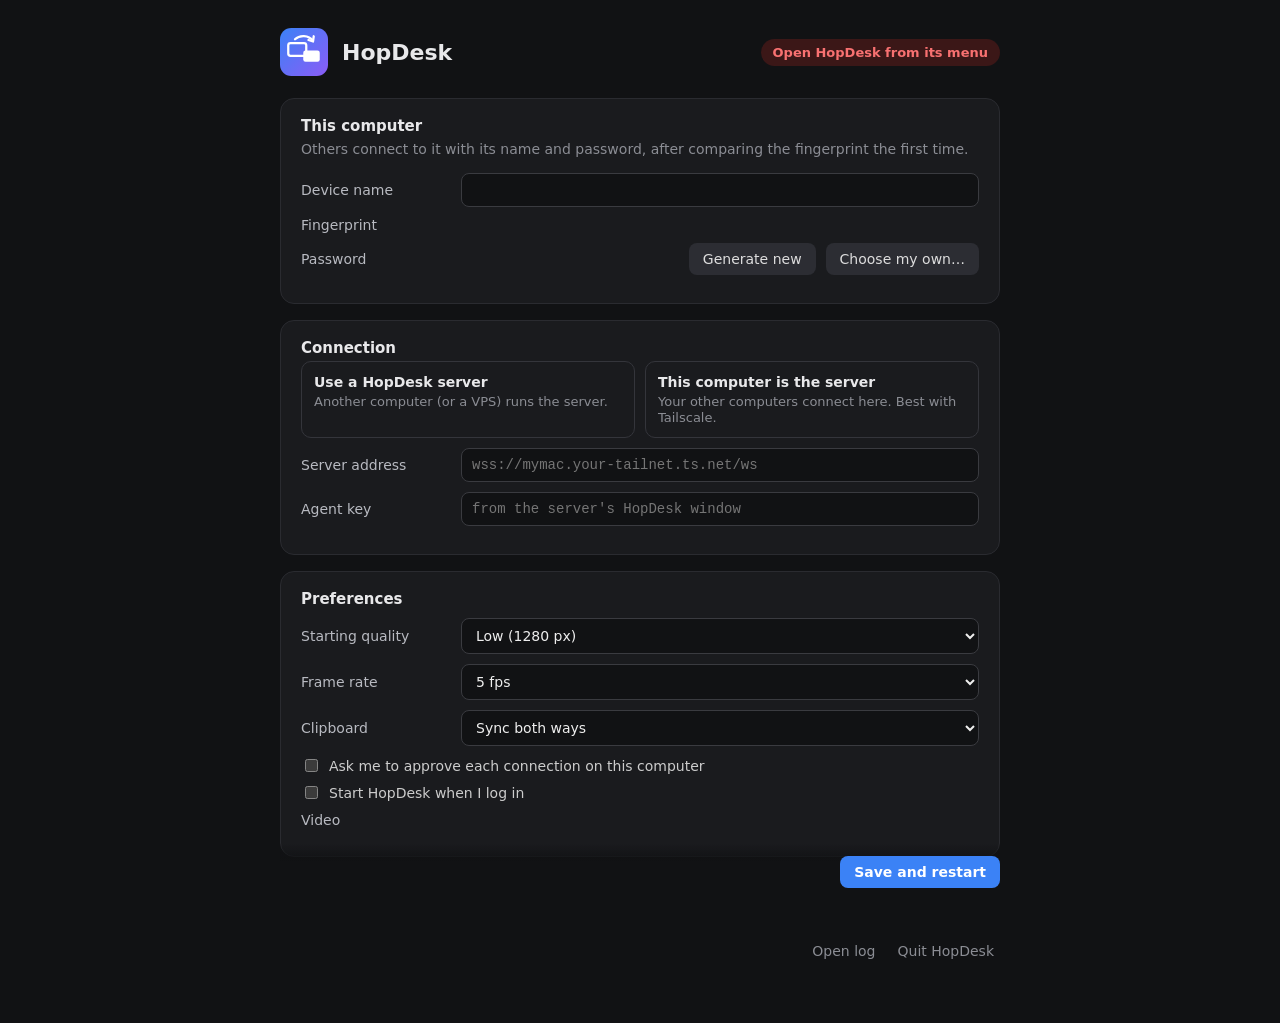
==== cmd/agent/appui/index.html @ 0928f687 "Desktop app, installers, higher video quality" ====
<!DOCTYPE html>
<html lang="en">
<head>
<meta charset="utf-8">
<meta name="viewport" content="width=device-width, initial-scale=1">
<title>HopDesk</title>
<link rel="icon" href="logo.svg">
<style>
  :root { color-scheme: dark; font-family: -apple-system, system-ui, "Segoe UI", sans-serif; font-size: 14px; }
  * { box-sizing: border-box; }
  body { margin: 0; background: #111214; color: #e8e8ea; }
  .wrap { max-width: 760px; margin: 0 auto; padding: 28px 20px 60px; }
  header { display: flex; align-items: center; gap: 14px; margin-bottom: 22px; }
  header img { width: 48px; height: 48px; }
  header h1 { margin: 0; font-size: 22px; }
  header .ver { color: #777; font-size: 12px; }
  .pill { margin-left: auto; padding: 6px 12px; border-radius: 999px; background: #26272b; font-weight: 600; font-size: 13px; white-space: nowrap; }
  .pill.online { background: #123a24; color: #4ade80; }
  .pill.error, .pill.offline { background: #3b1717; color: #f87171; }
  .pill.setup, .pill.connecting, .pill.starting { background: #3a2f10; color: #fbbf24; }
  .detail { color: #f0a0a0; margin: -10px 0 16px; }
  .card { background: #1a1b1e; border: 1px solid #2a2b30; border-radius: 14px; padding: 18px 20px; margin-bottom: 16px; }
  .card h2 { margin: 0 0 4px; font-size: 15px; }
  .card .sub { color: #8b8d94; margin: 0 0 14px; line-height: 1.45; }
  .row { display: flex; align-items: center; gap: 10px; margin: 10px 0; flex-wrap: wrap; }
  .row > label:first-child { width: 150px; color: #b8bac1; }
  input[type=text], input[type=password], select { flex: 1; min-width: 200px; padding: 8px 10px; border-radius: 8px; border: 1px solid #3a3b40; background: #111214; color: #eee; font: inherit; }
  input.mono, code { font-family: ui-monospace, SFMono-Regular, Menlo, Consolas, monospace; }
  button { padding: 8px 14px; border-radius: 8px; border: 0; background: #3b82f6; color: #fff; font: inherit; font-weight: 600; cursor: pointer; }
  button.secondary { background: #2c2d33; color: #ddd; font-weight: 500; }
  button:disabled { opacity: .5; cursor: default; }
  .big { font: 600 20px ui-monospace, SFMono-Regular, Menlo, monospace; letter-spacing: .05em; background: #0d0e10; border: 1px solid #2f3036; border-radius: 10px; padding: 12px 14px; text-align: center; user-select: all; }
  .fp { font: 600 15px ui-monospace, SFMono-Regular, Menlo, monospace; letter-spacing: .04em; color: #c9cbd3; }
  .ok { color: #4ade80; } .bad { color: #f87171; }
  .perm { display: flex; align-items: center; gap: 10px; padding: 10px 0; border-top: 1px solid #26272b; }
  .perm:first-of-type { border-top: 0; }
  .perm .name { flex: 1; }
  .perm .name small { display: block; color: #8b8d94; }
  .modes { display: grid; grid-template-columns: 1fr 1fr; gap: 10px; margin-bottom: 8px; }
  .mode { border: 1px solid #34353b; border-radius: 10px; padding: 12px; cursor: pointer; }
  .mode.sel { border-color: #3b82f6; background: #16233a; }
  .mode b { display: block; margin-bottom: 3px; }
  .mode span { color: #8b8d94; font-size: 13px; }
  .note { background: #141a24; border: 1px solid #23324a; border-radius: 10px; padding: 12px 14px; color: #b9c6dc; line-height: 1.5; margin: 10px 0; }
  .warn { background: #2a1d0c; border-color: #4a3412; color: #f5d39b; }
  .check { display: flex; gap: 8px; align-items: center; margin: 8px 0; color: #ccc; }
  .actions { display: flex; gap: 10px; justify-content: flex-end; margin-top: 6px; position: sticky; bottom: 0; padding: 12px 0; background: linear-gradient(transparent, #111214 30%); }
  .msg { flex: 1; align-self: center; color: #f87171; }
  .msg.good { color: #4ade80; }
  footer { display: flex; gap: 10px; color: #777; margin-top: 10px; align-items: center; }
  footer button { background: none; color: #8b8d94; padding: 4px 6px; font-weight: 500; }
  [hidden] { display: none !important; }
</style>
</head>
<body>
<div class="wrap">
  <header>
    <img src="logo.svg" alt="">
    <div><h1>HopDesk</h1><div class="ver" id="ver"></div></div>
    <span class="pill" id="pill">Loading…</span>
  </header>
  <div class="detail" id="detail" hidden></div>

  <div class="card" id="newPwCard" hidden>
    <h2>This computer's password</h2>
    <p class="sub">Write it down or put it in your password manager. It's shown only once, because HopDesk keeps only a scrambled version of it.</p>
    <div class="big" id="newPw"></div>
    <div class="row" style="justify-content:flex-end"><button id="ackPw">I've saved it</button></div>
  </div>

  <div class="card">
    <h2>This computer</h2>
    <p class="sub">Others connect to it with its name and password, after comparing the fingerprint the first time.</p>
    <div class="row"><label for="deviceId">Device name</label><input id="deviceId" type="text" maxlength="64" spellcheck="false"></div>
    <div class="row"><label>Fingerprint</label><span class="fp" id="fp"></span></div>
    <div class="row"><label>Password</label>
      <span id="pwState" style="flex:1"></span>
      <button class="secondary" id="genPw">Generate new</button>
      <button class="secondary" id="setPwBtn">Choose my own…</button>
    </div>
    <div class="row" id="setPwRow" hidden><label for="ownPw">New password</label><input id="ownPw" type="password" placeholder="10+ characters" autocomplete="new-password"><button id="savePw">Set</button></div>
  </div>

  <div class="card" id="permCard" hidden>
    <h2>macOS permissions</h2>
    <p class="sub">Required so viewers can see this screen and use the mouse and keyboard. Click Grant, then switch on <b>HopDesk</b> in the window that opens.</p>
    <div class="perm"><span id="permScreenIcon"></span><div class="name">Screen Recording<small>to share this screen</small></div><button class="secondary" id="grantScreen">Grant</button></div>
    <div class="perm"><span id="permAxIcon"></span><div class="name">Accessibility<small>to control the mouse and keyboard</small></div><button class="secondary" id="grantAx">Grant</button></div>
    <div class="note" id="permRestart" hidden>After switching Screen Recording on, macOS needs HopDesk to restart. <button class="secondary" id="restartBtn">Restart HopDesk</button></div>
  </div>

  <div class="card">
    <h2>Connection</h2>
    <div class="modes">
      <div class="mode" data-mode="connect" id="modeConnect"><b>Use a HopDesk server</b><span>Another computer (or a VPS) runs the server.</span></div>
      <div class="mode" data-mode="host" id="modeHost"><b>This computer is the server</b><span>Your other computers connect here. Best with Tailscale.</span></div>
    </div>
    <div id="connectBox">
      <div class="row"><label for="serverUrl">Server address</label><input id="serverUrl" type="text" class="mono" placeholder="wss://mymac.your-tailnet.ts.net/ws" spellcheck="false"></div>
      <div class="row"><label for="agentKey">Agent key</label><input id="agentKey" type="password" class="mono" placeholder="from the server's HopDesk window" spellcheck="false" autocomplete="off"></div>
    </div>
    <div id="hostBox" hidden>
      <div class="note" id="tsNote"></div>
      <div class="row"><label>Viewer address</label><code id="viewerUrl"></code></div>
      <div class="row"><label>For other computers</label><span style="flex:1;color:#8b8d94">server address <code id="agentUrl"></code></span></div>
      <div class="row"><label for="hostKey">Agent key</label><input id="hostKey" type="password" class="mono" readonly><button class="secondary" id="showKey">Show</button><button class="secondary" id="copyKey">Copy</button><button class="secondary" id="newKey">New key</button></div>
      <div class="row"><label for="hostListen">Listen on</label><input id="hostListen" type="text" class="mono"></div>
    </div>
  </div>

  <div class="card">
    <h2>Preferences</h2>
    <div class="row"><label for="quality">Starting quality</label>
      <select id="quality"><option value="low">Low (1280 px)</option><option value="medium">Medium (1920 px)</option><option value="high">High (2560 px)</option><option value="ultra">Ultra (native resolution)</option></select></div>
    <div class="row"><label for="fps">Frame rate</label>
      <select id="fps"><option value="5">5 fps</option><option value="10">10 fps</option><option value="15">15 fps</option><option value="20">20 fps</option><option value="30">30 fps</option><option value="60">60 fps</option></select></div>
    <div class="row"><label for="clipboard">Clipboard</label>
      <select id="clipboard"><option value="both">Sync both ways</option><option value="to-remote">Only paste into this computer</option><option value="off">Off</option></select></div>
    <label class="check"><input type="checkbox" id="confirm"> Ask me to approve each connection on this computer</label>
    <label class="check" id="autostartRow"><input type="checkbox" id="startAtLogin"> Start HopDesk when I log in</label>
    <div class="row"><label>Video</label><span id="video" style="color:#8b8d94"></span></div>
  </div>

  <div class="actions"><span class="msg" id="msg"></span><button id="save">Save and restart</button></div>
  <footer><span id="sessions"></span><span style="flex:1"></span><button id="openLog">Open log</button><button id="quit">Quit HopDesk</button></footer>
</div>
<script src="app.js"></script>
</body>
</html>
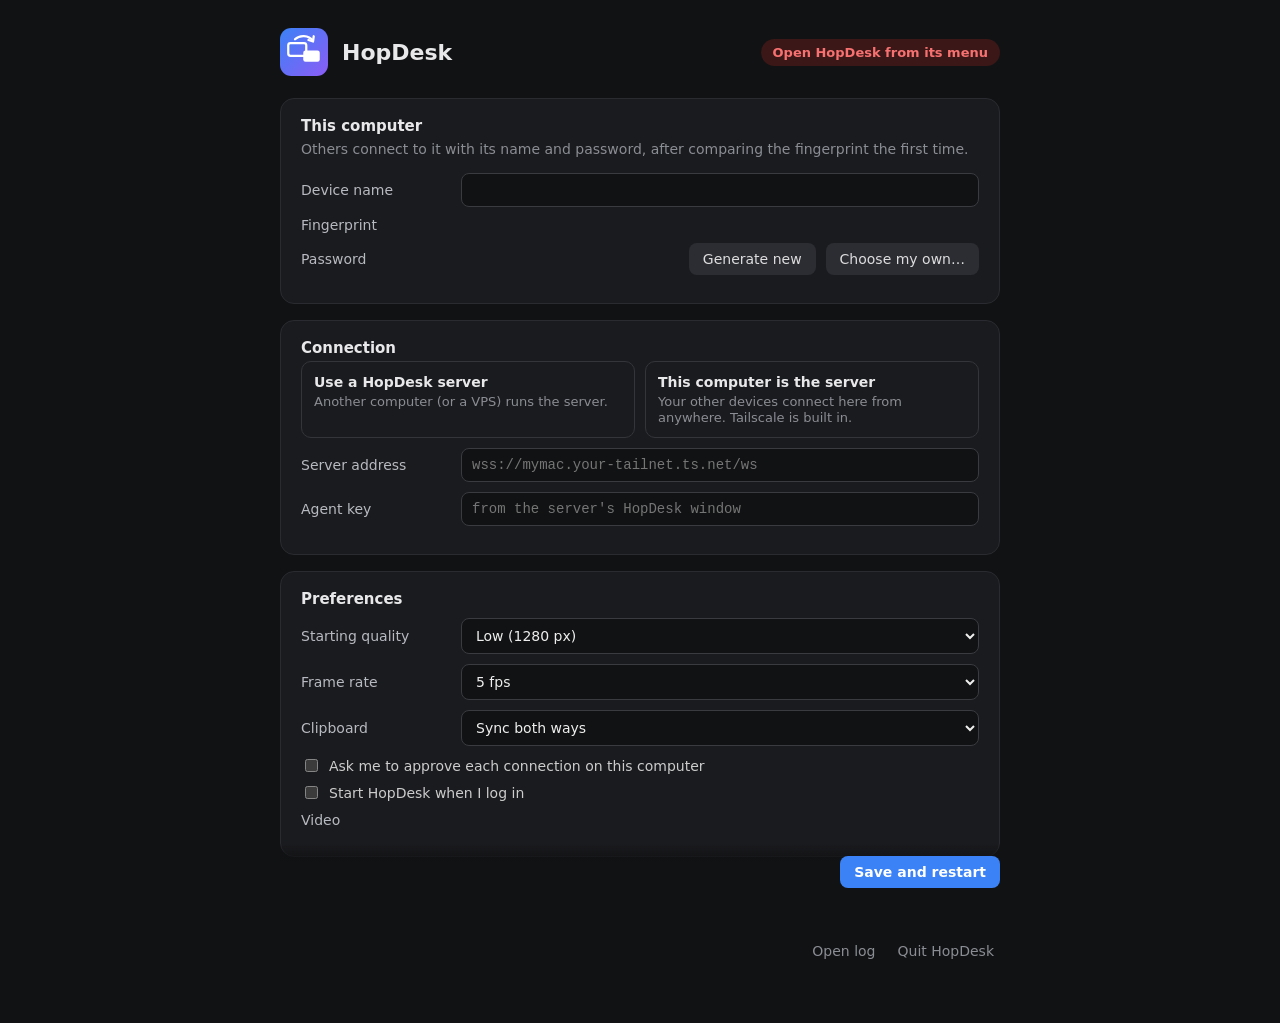
==== commit cf8aefaf: "Built-in Tailscale with Funnel and relay" ====
--- a/cmd/agent/appui/index.html
+++ b/cmd/agent/appui/index.html
@@ -43,6 +43,9 @@
   .mode span { color: #8b8d94; font-size: 13px; }
   .note { background: #141a24; border: 1px solid #23324a; border-radius: 10px; padding: 12px 14px; color: #b9c6dc; line-height: 1.5; margin: 10px 0; }
   .warn { background: #2a1d0c; border-color: #4a3412; color: #f5d39b; }
+  .good { background: #0f2419; border-color: #1d4630; color: #a7e8c0; }
+  .note a { color: #8ab4ff; }
+  .note button { margin-left: 8px; }
   .check { display: flex; gap: 8px; align-items: center; margin: 8px 0; color: #ccc; }
   .actions { display: flex; gap: 10px; justify-content: flex-end; margin-top: 6px; position: sticky; bottom: 0; padding: 12px 0; background: linear-gradient(transparent, #111214 30%); }
   .msg { flex: 1; align-self: center; color: #f87171; }
@@ -93,7 +96,7 @@
     <h2>Connection</h2>
     <div class="modes">
       <div class="mode" data-mode="connect" id="modeConnect"><b>Use a HopDesk server</b><span>Another computer (or a VPS) runs the server.</span></div>
-      <div class="mode" data-mode="host" id="modeHost"><b>This computer is the server</b><span>Your other computers connect here. Best with Tailscale.</span></div>
+      <div class="mode" data-mode="host" id="modeHost"><b>This computer is the server</b><span>Your other devices connect here from anywhere. Tailscale is built in.</span></div>
     </div>
     <div id="connectBox">
       <div class="row"><label for="serverUrl">Server address</label><input id="serverUrl" type="text" class="mono" placeholder="wss://mymac.your-tailnet.ts.net/ws" spellcheck="false"></div>
@@ -101,10 +104,13 @@
     </div>
     <div id="hostBox" hidden>
       <div class="note" id="tsNote"></div>
-      <div class="row"><label>Viewer address</label><code id="viewerUrl"></code></div>
-      <div class="row"><label>For other computers</label><span style="flex:1;color:#8b8d94">server address <code id="agentUrl"></code></span></div>
+      <div id="tsLinks" hidden>
+        <div class="row"><label>Open from any browser</label><code id="viewerUrl" style="flex:1"></code><button class="secondary" id="copyViewer">Copy</button></div>
+        <div class="row"><label>Other computers' server</label><code id="agentUrl" style="flex:1"></code><button class="secondary" id="copyAgent">Copy</button></div>
+      </div>
       <div class="row"><label for="hostKey">Agent key</label><input id="hostKey" type="password" class="mono" readonly><button class="secondary" id="showKey">Show</button><button class="secondary" id="copyKey">Copy</button><button class="secondary" id="newKey">New key</button></div>
-      <div class="row"><label for="hostListen">Listen on</label><input id="hostListen" type="text" class="mono"></div>
+      <div class="row"><label for="hostListen">Local address</label><input id="hostListen" type="text" class="mono"></div>
+      <div class="row" id="tsSignOutRow" hidden><span style="flex:1;color:#8b8d94">Tailscale account: signed in</span><button class="secondary" id="tsSignOut">Sign out of Tailscale</button></div>
     </div>
   </div>
 
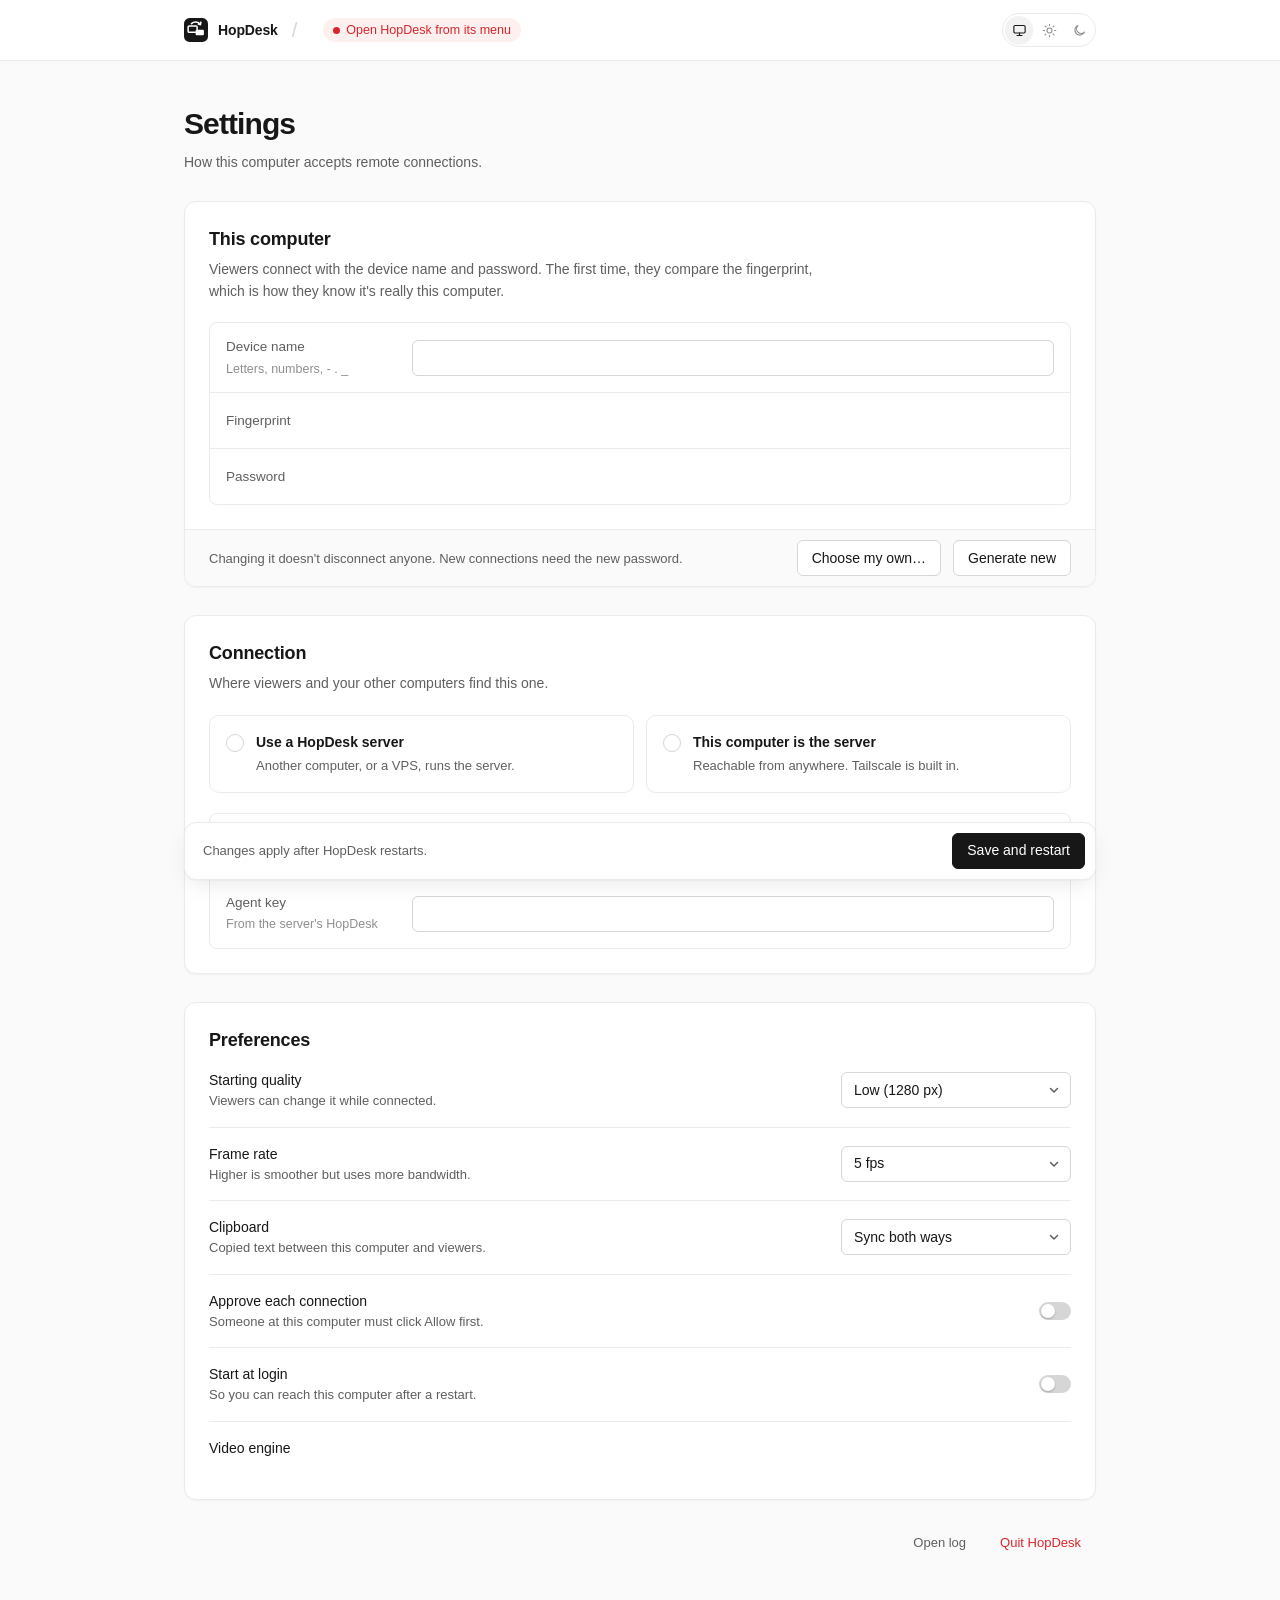
==== commit 18263607: "Redesign UI: Vercel-style light and dark themes" ====
--- a/cmd/agent/appui/index.html
+++ b/cmd/agent/appui/index.html
@@ -3,133 +3,266 @@
 <head>
 <meta charset="utf-8">
 <meta name="viewport" content="width=device-width, initial-scale=1">
+<meta name="color-scheme" content="light dark">
 <title>HopDesk</title>
 <link rel="icon" href="logo.svg">
+<link rel="stylesheet" href="ui.css">
+<script src="theme.js"></script>
 <style>
-  :root { color-scheme: dark; font-family: -apple-system, system-ui, "Segoe UI", sans-serif; font-size: 14px; }
-  * { box-sizing: border-box; }
-  body { margin: 0; background: #111214; color: #e8e8ea; }
-  .wrap { max-width: 760px; margin: 0 auto; padding: 28px 20px 60px; }
-  header { display: flex; align-items: center; gap: 14px; margin-bottom: 22px; }
-  header img { width: 48px; height: 48px; }
-  header h1 { margin: 0; font-size: 22px; }
-  header .ver { color: #777; font-size: 12px; }
-  .pill { margin-left: auto; padding: 6px 12px; border-radius: 999px; background: #26272b; font-weight: 600; font-size: 13px; white-space: nowrap; }
-  .pill.online { background: #123a24; color: #4ade80; }
-  .pill.error, .pill.offline { background: #3b1717; color: #f87171; }
-  .pill.setup, .pill.connecting, .pill.starting { background: #3a2f10; color: #fbbf24; }
-  .detail { color: #f0a0a0; margin: -10px 0 16px; }
-  .card { background: #1a1b1e; border: 1px solid #2a2b30; border-radius: 14px; padding: 18px 20px; margin-bottom: 16px; }
-  .card h2 { margin: 0 0 4px; font-size: 15px; }
-  .card .sub { color: #8b8d94; margin: 0 0 14px; line-height: 1.45; }
-  .row { display: flex; align-items: center; gap: 10px; margin: 10px 0; flex-wrap: wrap; }
-  .row > label:first-child { width: 150px; color: #b8bac1; }
-  input[type=text], input[type=password], select { flex: 1; min-width: 200px; padding: 8px 10px; border-radius: 8px; border: 1px solid #3a3b40; background: #111214; color: #eee; font: inherit; }
-  input.mono, code { font-family: ui-monospace, SFMono-Regular, Menlo, Consolas, monospace; }
-  button { padding: 8px 14px; border-radius: 8px; border: 0; background: #3b82f6; color: #fff; font: inherit; font-weight: 600; cursor: pointer; }
-  button.secondary { background: #2c2d33; color: #ddd; font-weight: 500; }
-  button:disabled { opacity: .5; cursor: default; }
-  .big { font: 600 20px ui-monospace, SFMono-Regular, Menlo, monospace; letter-spacing: .05em; background: #0d0e10; border: 1px solid #2f3036; border-radius: 10px; padding: 12px 14px; text-align: center; user-select: all; }
-  .fp { font: 600 15px ui-monospace, SFMono-Regular, Menlo, monospace; letter-spacing: .04em; color: #c9cbd3; }
-  .ok { color: #4ade80; } .bad { color: #f87171; }
-  .perm { display: flex; align-items: center; gap: 10px; padding: 10px 0; border-top: 1px solid #26272b; }
-  .perm:first-of-type { border-top: 0; }
-  .perm .name { flex: 1; }
-  .perm .name small { display: block; color: #8b8d94; }
-  .modes { display: grid; grid-template-columns: 1fr 1fr; gap: 10px; margin-bottom: 8px; }
-  .mode { border: 1px solid #34353b; border-radius: 10px; padding: 12px; cursor: pointer; }
-  .mode.sel { border-color: #3b82f6; background: #16233a; }
-  .mode b { display: block; margin-bottom: 3px; }
-  .mode span { color: #8b8d94; font-size: 13px; }
-  .note { background: #141a24; border: 1px solid #23324a; border-radius: 10px; padding: 12px 14px; color: #b9c6dc; line-height: 1.5; margin: 10px 0; }
-  .warn { background: #2a1d0c; border-color: #4a3412; color: #f5d39b; }
-  .good { background: #0f2419; border-color: #1d4630; color: #a7e8c0; }
-  .note a { color: #8ab4ff; }
-  .note button { margin-left: 8px; }
-  .check { display: flex; gap: 8px; align-items: center; margin: 8px 0; color: #ccc; }
-  .actions { display: flex; gap: 10px; justify-content: flex-end; margin-top: 6px; position: sticky; bottom: 0; padding: 12px 0; background: linear-gradient(transparent, #111214 30%); }
-  .msg { flex: 1; align-self: center; color: #f87171; }
-  .msg.good { color: #4ade80; }
-  footer { display: flex; gap: 10px; color: #777; margin-top: 10px; align-items: center; }
-  footer button { background: none; color: #8b8d94; padding: 4px 6px; font-weight: 500; }
-  [hidden] { display: none !important; }
+  body { background: var(--bg-subtle); min-height: 100vh; }
+  [data-theme="dark"] body { background: var(--bg); }
+
+  header { position: sticky; top: 0; z-index: 10; background: var(--bg); border-bottom: 1px solid var(--border); }
+  .bar { max-width: 960px; margin: 0 auto; height: 60px; padding: 0 24px; display: flex; align-items: center; gap: 12px; }
+  .bar .device { font-weight: 500; color: var(--fg); overflow: hidden; text-overflow: ellipsis; white-space: nowrap; }
+  .bar .spacer { flex: 1; }
+
+  .pill {
+    display: inline-flex; align-items: center; gap: 6px; height: 24px; padding: 0 10px; border-radius: 999px;
+    font-size: 12.5px; font-weight: 500; background: var(--bg-muted); color: var(--fg-muted);
+  }
+  .pill::before { content: ""; width: 7px; height: 7px; border-radius: 50%; background: currentColor; }
+  .pill.online { background: var(--green-bg); color: var(--green); }
+  .pill.online::before { box-shadow: 0 0 0 3px color-mix(in srgb, var(--green) 25%, transparent); }
+  .pill.error, .pill.offline { background: var(--red-bg); color: var(--red); }
+  .pill.setup, .pill.connecting, .pill.starting { background: var(--amber-bg); color: var(--amber); }
+
+  main { max-width: 960px; margin: 0 auto; padding: 40px 24px 32px; }
+  .head h1 { margin: 0; font-size: 30px; font-weight: 600; letter-spacing: -0.03em; }
+  .head p { margin: 6px 0 0; color: var(--fg-muted); }
+  .head .ver { color: var(--fg-subtle); font-size: 13px; margin-top: 2px; }
+  #detail { margin-top: 20px; }
+
+  .section { margin-top: 28px; }
+  .card { overflow: hidden; }
+  .card .body { padding: 24px; }
+  .card h2 { margin: 0; font-size: 18px; font-weight: 600; letter-spacing: -0.01em; }
+  .card .sub { margin: 6px 0 20px; color: var(--fg-muted); line-height: 1.55; max-width: 640px; }
+  .card .foot {
+    display: flex; align-items: center; gap: 12px; min-height: 56px; padding: 10px 24px;
+    background: var(--bg-subtle); border-top: 1px solid var(--border); color: var(--fg-muted); font-size: 13px;
+  }
+  [data-theme="dark"] .card .foot { background: #0d0d0d; }
+  .card .foot .grow { flex: 1; }
+
+  /* key/value rows */
+  .kv { border: 1px solid var(--border); border-radius: 8px; }
+  .kv .r { display: flex; align-items: center; gap: 16px; padding: 14px 16px; min-height: 56px; }
+  .kv .r + .r { border-top: 1px solid var(--border); }
+  .kv .k { width: 170px; flex: none; color: var(--fg-muted); font-size: 13.5px; }
+  .kv .k small { display: block; color: var(--fg-subtle); font-size: 12.5px; margin-top: 2px; }
+  .kv .v { flex: 1; min-width: 0; display: flex; align-items: center; gap: 8px; flex-wrap: wrap; }
+  .kv .v input[type=text], .kv .v input[type=password], .kv .v select { flex: 1; min-width: 180px; }
+  .kv .v code { flex: 1; min-width: 0; overflow: hidden; text-overflow: ellipsis; white-space: nowrap; color: var(--fg); }
+  .fp { font: 600 14px "Geist Mono", ui-monospace, Menlo, monospace; letter-spacing: .05em; }
+
+  /* new password callout */
+  #newPwCard { border-color: var(--blue); box-shadow: 0 0 0 4px var(--ring); }
+  .big {
+    margin-top: 4px; padding: 18px; border-radius: 10px; text-align: center; user-select: all;
+    font: 600 24px "Geist Mono", ui-monospace, Menlo, monospace; letter-spacing: .08em;
+    background: var(--bg-subtle); border: 1px dashed var(--border-strong);
+  }
+
+  /* permissions */
+  .perm { display: flex; align-items: center; gap: 14px; padding: 14px 16px; }
+  .perm + .perm { border-top: 1px solid var(--border); }
+  .perm .ic { width: 36px; height: 36px; border-radius: 8px; border: 1px solid var(--border); display: grid; place-items: center; color: var(--fg-muted); background: var(--bg-subtle); flex: none; }
+  .perm .ic svg { width: 18px; height: 18px; }
+  .perm .name { flex: 1; font-weight: 500; }
+  .perm .name small { display: block; color: var(--fg-muted); font-weight: 400; font-size: 13px; }
+
+  /* connection mode */
+  .modes { display: grid; grid-template-columns: 1fr 1fr; gap: 12px; margin-bottom: 20px; }
+  .mode {
+    position: relative; padding: 16px 16px 16px 46px; border-radius: 10px; cursor: pointer;
+    border: 1px solid var(--border); background: var(--bg); transition: border-color .15s, box-shadow .15s;
+  }
+  .mode:hover { border-color: var(--border-strong); }
+  .mode::before {
+    content: ""; position: absolute; left: 16px; top: 18px; width: 16px; height: 16px; border-radius: 50%;
+    border: 1px solid var(--border-strong); background: var(--bg);
+  }
+  .mode.sel { border-color: var(--fg); background: var(--bg-subtle); }
+  .mode.sel::before { border-color: var(--fg); background: var(--fg); box-shadow: inset 0 0 0 4px var(--bg); }
+  .mode b { display: block; font-weight: 600; margin-bottom: 2px; }
+  .mode span { color: var(--fg-muted); font-size: 13px; line-height: 1.5; }
+  #tsNote { margin-bottom: 16px; }
+  .note { display: flex; flex-wrap: wrap; align-items: center; gap: 4px 10px; padding: 12px 14px; border-radius: 8px; background: var(--bg-subtle); border: 1px solid var(--border); color: var(--fg-muted); font-size: 13.5px; line-height: 1.55; }
+  .note.warn { background: var(--amber-bg); border-color: transparent; color: var(--amber); }
+  .note.good { background: var(--green-bg); border-color: transparent; color: var(--green); }
+  .note a { color: inherit; text-decoration: underline; text-underline-offset: 2px; }
+  .note button { height: 32px; font-size: 13px; }
+  .note button:not(.secondary) { background: var(--accent); color: var(--accent-fg); border-color: var(--accent); }
+  #tsLinks { margin-bottom: 12px; }
+
+  /* preferences */
+  .pref { display: flex; align-items: center; gap: 16px; padding: 16px 0; }
+  .pref + .pref { border-top: 1px solid var(--border); }
+  .pref .t { flex: 1; }
+  .pref .t b { font-weight: 500; }
+  .pref .t small { display: block; color: var(--fg-muted); font-size: 13px; }
+  .pref select { width: 230px; }
+  .muted { color: var(--fg-muted); }
+
+  /* save bar */
+  .savebar {
+    position: sticky; bottom: 20px; z-index: 20; margin-top: 24px;
+    display: flex; align-items: center; gap: 12px;
+    padding: 10px 10px 10px 18px; border-radius: 12px; border: 1px solid var(--border);
+    background: var(--bg); box-shadow: var(--shadow);
+  }
+  .savebar .hint3 { color: var(--fg-muted); font-size: 13px; }
+  #msg { flex: 1; font-size: 13px; color: var(--red); overflow: hidden; text-overflow: ellipsis; }
+  #msg.good { color: var(--green); }
+  #save { height: 36px; }
+
+  footer.meta { display: flex; align-items: center; gap: 4px; margin-top: 28px; color: var(--fg-subtle); font-size: 13px; }
+  footer.meta .grow { flex: 1; }
+  footer.meta button { height: 30px; font-size: 13px; }
+
+  @media (max-width: 700px) {
+    .modes { grid-template-columns: 1fr; }
+    .kv .r { flex-direction: column; align-items: stretch; gap: 8px; }
+    .kv .k { width: auto; }
+    .pref { flex-direction: column; align-items: stretch; }
+    .pref select { width: 100%; }
+    .savebar .hint3 { display: none; }
+  }
 </style>
 </head>
 <body>
-<div class="wrap">
-  <header>
-    <img src="logo.svg" alt="">
-    <div><h1>HopDesk</h1><div class="ver" id="ver"></div></div>
+<header>
+  <div class="bar">
+    <span class="brand">
+      <svg viewBox="0 0 64 64" aria-hidden="true"><rect width="64" height="64" rx="15" fill="currentColor"/><g fill="none" style="stroke:var(--bg)" stroke-width="4" stroke-linecap="round" stroke-linejoin="round"><rect x="11" y="21" width="24" height="17" rx="3"/><path d="M20 15c6-6 18-6 24 2M45 11l-1 7-6-2"/></g><rect x="31" y="31" width="22" height="15" rx="3" style="fill:var(--bg)"/></svg>
+      HopDesk
+    </span>
+    <span class="crumb-sep">/</span>
+    <span class="device" id="crumbDevice"></span>
     <span class="pill" id="pill">Loading…</span>
-  </header>
-  <div class="detail" id="detail" hidden></div>
-
-  <div class="card" id="newPwCard" hidden>
-    <h2>This computer's password</h2>
-    <p class="sub">Write it down or put it in your password manager. It's shown only once, because HopDesk keeps only a scrambled version of it.</p>
-    <div class="big" id="newPw"></div>
-    <div class="row" style="justify-content:flex-end"><button id="ackPw">I've saved it</button></div>
+    <span class="spacer"></span>
+    <div class="theme-switch" role="group" aria-label="Theme">
+      <button data-theme-choice="system" title="System theme" aria-label="System theme"><svg viewBox="0 0 24 24" fill="none" stroke="currentColor" stroke-width="1.8" stroke-linecap="round" stroke-linejoin="round"><rect x="3" y="4" width="18" height="12" rx="2"/><path d="M8 20h8M12 16v4"/></svg></button>
+      <button data-theme-choice="light" title="Light theme" aria-label="Light theme"><svg viewBox="0 0 24 24" fill="none" stroke="currentColor" stroke-width="1.8" stroke-linecap="round"><circle cx="12" cy="12" r="4"/><path d="M12 2v2M12 20v2M4.9 4.9l1.4 1.4M17.7 17.7l1.4 1.4M2 12h2M20 12h2M4.9 19.1l1.4-1.4M17.7 6.3l1.4-1.4"/></svg></button>
+      <button data-theme-choice="dark" title="Dark theme" aria-label="Dark theme"><svg viewBox="0 0 24 24" fill="none" stroke="currentColor" stroke-width="1.8" stroke-linecap="round" stroke-linejoin="round"><path d="M20 14.5A8 8 0 1 1 9.5 4a6.5 6.5 0 0 0 10.5 10.5z"/></svg></button>
+    </div>
   </div>
-
-  <div class="card">
-    <h2>This computer</h2>
-    <p class="sub">Others connect to it with its name and password, after comparing the fingerprint the first time.</p>
-    <div class="row"><label for="deviceId">Device name</label><input id="deviceId" type="text" maxlength="64" spellcheck="false"></div>
-    <div class="row"><label>Fingerprint</label><span class="fp" id="fp"></span></div>
-    <div class="row"><label>Password</label>
-      <span id="pwState" style="flex:1"></span>
-      <button class="secondary" id="genPw">Generate new</button>
-      <button class="secondary" id="setPwBtn">Choose my own…</button>
-    </div>
-    <div class="row" id="setPwRow" hidden><label for="ownPw">New password</label><input id="ownPw" type="password" placeholder="10+ characters" autocomplete="new-password"><button id="savePw">Set</button></div>
+</header>
+
+<main>
+  <div class="head">
+    <h1>Settings</h1>
+    <p>How this computer accepts remote connections.</p>
+    <div class="ver" id="ver"></div>
   </div>
-
-  <div class="card" id="permCard" hidden>
-    <h2>macOS permissions</h2>
-    <p class="sub">Required so viewers can see this screen and use the mouse and keyboard. Click Grant, then switch on <b>HopDesk</b> in the window that opens.</p>
-    <div class="perm"><span id="permScreenIcon"></span><div class="name">Screen Recording<small>to share this screen</small></div><button class="secondary" id="grantScreen">Grant</button></div>
-    <div class="perm"><span id="permAxIcon"></span><div class="name">Accessibility<small>to control the mouse and keyboard</small></div><button class="secondary" id="grantAx">Grant</button></div>
-    <div class="note" id="permRestart" hidden>After switching Screen Recording on, macOS needs HopDesk to restart. <button class="secondary" id="restartBtn">Restart HopDesk</button></div>
+  <div class="alert bad" id="detail" hidden></div>
+
+  <!-- one-time password -->
+  <section class="section card" id="newPwCard" hidden>
+    <div class="body">
+      <h2>Save this computer's password</h2>
+      <p class="sub">Put it in your password manager. It's shown only once, because HopDesk keeps only a one-way hash of it.</p>
+      <div class="big" id="newPw"></div>
+    </div>
+    <div class="foot"><span class="grow">You'll type it in the viewer when you connect to this computer.</span><button id="ackPw" class="primary">I've saved it</button></div>
+  </section>
+
+  <!-- this computer -->
+  <section class="section card">
+    <div class="body">
+      <h2>This computer</h2>
+      <p class="sub">Viewers connect with the device name and password. The first time, they compare the fingerprint, which is how they know it's really this computer.</p>
+      <div class="kv">
+        <div class="r"><div class="k">Device name<small>Letters, numbers, - . _</small></div><div class="v"><input id="deviceId" type="text" maxlength="64" spellcheck="false"></div></div>
+        <div class="r"><div class="k">Fingerprint</div><div class="v"><span class="fp" id="fp"></span></div></div>
+        <div class="r"><div class="k">Password</div><div class="v"><span id="pwState"></span></div></div>
+        <div class="r" id="setPwRow" hidden><div class="k">New password<small>10+ characters</small></div><div class="v"><input id="ownPw" type="password" autocomplete="new-password"><button id="savePw" class="primary">Set password</button></div></div>
+      </div>
+    </div>
+    <div class="foot"><span class="grow">Changing it doesn't disconnect anyone. New connections need the new password.</span><button id="setPwBtn">Choose my own…</button><button id="genPw">Generate new</button></div>
+  </section>
+
+  <!-- permissions (macOS) -->
+  <section class="section card" id="permCard" hidden>
+    <div class="body">
+      <h2>macOS permissions</h2>
+      <p class="sub">Needed so viewers can see this screen and use the mouse and keyboard. Click Grant, then switch on <b>HopDesk</b> in the window that opens.</p>
+      <div class="kv">
+        <div class="perm">
+          <span class="ic"><svg viewBox="0 0 24 24" fill="none" stroke="currentColor" stroke-width="1.8" stroke-linecap="round" stroke-linejoin="round"><rect x="3" y="4" width="18" height="12" rx="2"/><path d="M8 20h8M12 16v4"/></svg></span>
+          <div class="name">Screen Recording<small>Share this screen</small></div>
+          <span id="permScreenIcon"></span><button id="grantScreen">Grant</button>
+        </div>
+        <div class="perm">
+          <span class="ic"><svg viewBox="0 0 24 24" fill="none" stroke="currentColor" stroke-width="1.8" stroke-linecap="round" stroke-linejoin="round"><path d="M5 3l14 9-6 1.5L10 20z"/></svg></span>
+          <div class="name">Accessibility<small>Control the mouse and keyboard</small></div>
+          <span id="permAxIcon"></span><button id="grantAx">Grant</button>
+        </div>
+      </div>
+    </div>
+    <div class="foot" id="permRestart" hidden><span class="grow">After switching on Screen Recording, macOS needs HopDesk to restart.</span><button id="restartBtn">Restart HopDesk</button></div>
+  </section>
+
+  <!-- connection -->
+  <section class="section card">
+    <div class="body">
+      <h2>Connection</h2>
+      <p class="sub">Where viewers and your other computers find this one.</p>
+      <div class="modes">
+        <div class="mode" data-mode="connect" id="modeConnect"><b>Use a HopDesk server</b><span>Another computer, or a VPS, runs the server.</span></div>
+        <div class="mode" data-mode="host" id="modeHost"><b>This computer is the server</b><span>Reachable from anywhere. Tailscale is built in.</span></div>
+      </div>
+      <div id="connectBox">
+        <div class="kv">
+          <div class="r"><div class="k">Server address</div><div class="v"><input id="serverUrl" type="text" class="mono" placeholder="wss://hopdesk-mymac.tailnet.ts.net/ws" spellcheck="false"></div></div>
+          <div class="r"><div class="k">Agent key<small>From the server's HopDesk</small></div><div class="v"><input id="agentKey" type="password" class="mono" spellcheck="false" autocomplete="off"></div></div>
+        </div>
+      </div>
+      <div id="hostBox" hidden>
+        <div class="note" id="tsNote"></div>
+        <div class="kv" id="tsLinks" hidden>
+          <div class="r"><div class="k">Open in any browser</div><div class="v"><code id="viewerUrl"></code><button id="copyViewer" class="sm">Copy</button></div></div>
+          <div class="r"><div class="k">Other computers' server</div><div class="v"><code id="agentUrl"></code><button id="copyAgent" class="sm">Copy</button></div></div>
+        </div>
+        <div class="kv">
+          <div class="r"><div class="k">Agent key<small>Give it to your other computers</small></div><div class="v"><input id="hostKey" type="password" class="mono" readonly><button id="showKey" class="sm">Show</button><button id="copyKey" class="sm">Copy</button><button id="newKey" class="sm">New</button></div></div>
+          <div class="r"><div class="k">Local address</div><div class="v"><input id="hostListen" type="text" class="mono"></div></div>
+        </div>
+      </div>
+    </div>
+    <div class="foot" id="tsSignOutRow" hidden><span class="grow">Signed in to Tailscale.</span><button id="tsSignOut">Sign out of Tailscale</button></div>
+  </section>
+
+  <!-- preferences -->
+  <section class="section card">
+    <div class="body">
+      <h2>Preferences</h2>
+      <div class="pref"><div class="t"><b>Starting quality</b><small>Viewers can change it while connected.</small></div>
+        <select id="quality"><option value="low">Low (1280 px)</option><option value="medium">Medium (1920 px)</option><option value="high">High (2560 px)</option><option value="ultra">Ultra (native resolution)</option></select></div>
+      <div class="pref"><div class="t"><b>Frame rate</b><small>Higher is smoother but uses more bandwidth.</small></div>
+        <select id="fps"><option value="5">5 fps</option><option value="10">10 fps</option><option value="15">15 fps</option><option value="20">20 fps</option><option value="30">30 fps</option><option value="60">60 fps</option></select></div>
+      <div class="pref"><div class="t"><b>Clipboard</b><small>Copied text between this computer and viewers.</small></div>
+        <select id="clipboard"><option value="both">Sync both ways</option><option value="to-remote">Only paste into this computer</option><option value="off">Off</option></select></div>
+      <label class="pref"><div class="t"><b>Approve each connection</b><small>Someone at this computer must click Allow first.</small></div><input type="checkbox" class="switch" id="confirm"></label>
+      <label class="pref" id="autostartRow"><div class="t"><b>Start at login</b><small>So you can reach this computer after a restart.</small></div><input type="checkbox" class="switch" id="startAtLogin"></label>
+      <div class="pref"><div class="t"><b>Video engine</b><small id="video"></small></div></div>
+    </div>
+  </section>
+
+  <footer class="meta">
+    <span id="sessions" class="grow"></span>
+    <button id="openLog" class="ghost">Open log</button>
+    <button id="quit" class="ghost danger-ghost">Quit HopDesk</button>
+  </footer>
+
+  <div class="savebar">
+    <span class="hint3">Changes apply after HopDesk restarts.</span>
+    <span id="msg"></span>
+    <button id="save" class="primary">Save and restart</button>
   </div>
-
-  <div class="card">
-    <h2>Connection</h2>
-    <div class="modes">
-      <div class="mode" data-mode="connect" id="modeConnect"><b>Use a HopDesk server</b><span>Another computer (or a VPS) runs the server.</span></div>
-      <div class="mode" data-mode="host" id="modeHost"><b>This computer is the server</b><span>Your other devices connect here from anywhere. Tailscale is built in.</span></div>
-    </div>
-    <div id="connectBox">
-      <div class="row"><label for="serverUrl">Server address</label><input id="serverUrl" type="text" class="mono" placeholder="wss://mymac.your-tailnet.ts.net/ws" spellcheck="false"></div>
-      <div class="row"><label for="agentKey">Agent key</label><input id="agentKey" type="password" class="mono" placeholder="from the server's HopDesk window" spellcheck="false" autocomplete="off"></div>
-    </div>
-    <div id="hostBox" hidden>
-      <div class="note" id="tsNote"></div>
-      <div id="tsLinks" hidden>
-        <div class="row"><label>Open from any browser</label><code id="viewerUrl" style="flex:1"></code><button class="secondary" id="copyViewer">Copy</button></div>
-        <div class="row"><label>Other computers' server</label><code id="agentUrl" style="flex:1"></code><button class="secondary" id="copyAgent">Copy</button></div>
-      </div>
-      <div class="row"><label for="hostKey">Agent key</label><input id="hostKey" type="password" class="mono" readonly><button class="secondary" id="showKey">Show</button><button class="secondary" id="copyKey">Copy</button><button class="secondary" id="newKey">New key</button></div>
-      <div class="row"><label for="hostListen">Local address</label><input id="hostListen" type="text" class="mono"></div>
-      <div class="row" id="tsSignOutRow" hidden><span style="flex:1;color:#8b8d94">Tailscale account: signed in</span><button class="secondary" id="tsSignOut">Sign out of Tailscale</button></div>
-    </div>
-  </div>
-
-  <div class="card">
-    <h2>Preferences</h2>
-    <div class="row"><label for="quality">Starting quality</label>
-      <select id="quality"><option value="low">Low (1280 px)</option><option value="medium">Medium (1920 px)</option><option value="high">High (2560 px)</option><option value="ultra">Ultra (native resolution)</option></select></div>
-    <div class="row"><label for="fps">Frame rate</label>
-      <select id="fps"><option value="5">5 fps</option><option value="10">10 fps</option><option value="15">15 fps</option><option value="20">20 fps</option><option value="30">30 fps</option><option value="60">60 fps</option></select></div>
-    <div class="row"><label for="clipboard">Clipboard</label>
-      <select id="clipboard"><option value="both">Sync both ways</option><option value="to-remote">Only paste into this computer</option><option value="off">Off</option></select></div>
-    <label class="check"><input type="checkbox" id="confirm"> Ask me to approve each connection on this computer</label>
-    <label class="check" id="autostartRow"><input type="checkbox" id="startAtLogin"> Start HopDesk when I log in</label>
-    <div class="row"><label>Video</label><span id="video" style="color:#8b8d94"></span></div>
-  </div>
-
-  <div class="actions"><span class="msg" id="msg"></span><button id="save">Save and restart</button></div>
-  <footer><span id="sessions"></span><span style="flex:1"></span><button id="openLog">Open log</button><button id="quit">Quit HopDesk</button></footer>
-</div>
+</main>
+
 <script src="app.js"></script>
 </body>
 </html>
--- a/cmd/agent/appui/ui.css
+++ b/cmd/agent/appui/ui.css
@@ -0,0 +1,237 @@
+/* hopdesk design system: shared by the viewer and the desktop app's setup page.
+   Neutral, high-contrast, thin borders; light and dark themes. */
+
+:root,
+[data-theme="light"] {
+  color-scheme: light;
+  --bg: #ffffff;
+  --bg-subtle: #fafafa;
+  --bg-muted: #f2f2f2;
+  --bg-hover: #f5f5f5;
+  --stage: #f4f4f5;
+  --border: #ebebeb;
+  --border-strong: #d6d6d6;
+  --fg: #171717;
+  --fg-muted: #5f5f5f;
+  --fg-subtle: #8f8f8f;
+  --accent: #171717;
+  --accent-fg: #ffffff;
+  --accent-hover: #383838;
+  --blue: #0068d6;
+  --blue-bg: #ebf5ff;
+  --green: #107d32;
+  --green-bg: #ebfaef;
+  --red: #d8262c;
+  --red-bg: #fff0f0;
+  --amber: #a35200;
+  --amber-bg: #fff6e5;
+  --ring: rgba(0, 104, 214, 0.28);
+  --dots: rgba(0, 0, 0, 0.09);
+  --shadow-sm: 0 1px 2px rgba(0, 0, 0, 0.04);
+  --shadow: 0 1px 2px rgba(0, 0, 0, 0.04), 0 8px 24px -6px rgba(0, 0, 0, 0.10);
+  --shadow-lg: 0 2px 4px rgba(0, 0, 0, 0.04), 0 24px 64px -12px rgba(0, 0, 0, 0.22);
+  --chevron: url("data:image/svg+xml,%3Csvg xmlns='http://www.w3.org/2000/svg' width='16' height='16' fill='none' stroke='%235f5f5f' stroke-width='1.5' stroke-linecap='round' stroke-linejoin='round'%3E%3Cpath d='m4.5 6.5 3.5 3.5 3.5-3.5'/%3E%3C/svg%3E");
+}
+
+[data-theme="dark"] {
+  color-scheme: dark;
+  --bg: #0a0a0a;
+  --bg-subtle: #101010;
+  --bg-muted: #1a1a1a;
+  --bg-hover: #161616;
+  --stage: #000000;
+  --border: #232323;
+  --border-strong: #333333;
+  --fg: #ededed;
+  --fg-muted: #a1a1a1;
+  --fg-subtle: #707070;
+  --accent: #ededed;
+  --accent-fg: #0a0a0a;
+  --accent-hover: #cfcfcf;
+  --blue: #52a8ff;
+  --blue-bg: #0d1a2b;
+  --green: #3fc677;
+  --green-bg: #0d1f14;
+  --red: #ff6166;
+  --red-bg: #2a1012;
+  --amber: #f5b14a;
+  --amber-bg: #261a08;
+  --ring: rgba(82, 168, 255, 0.35);
+  --dots: rgba(255, 255, 255, 0.07);
+  --shadow-sm: 0 0 0 1px rgba(255, 255, 255, 0.02);
+  --shadow: 0 0 0 1px rgba(255, 255, 255, 0.03), 0 8px 24px -6px rgba(0, 0, 0, 0.7);
+  --shadow-lg: 0 0 0 1px rgba(255, 255, 255, 0.04), 0 24px 64px -12px rgba(0, 0, 0, 0.85);
+  --chevron: url("data:image/svg+xml,%3Csvg xmlns='http://www.w3.org/2000/svg' width='16' height='16' fill='none' stroke='%23a1a1a1' stroke-width='1.5' stroke-linecap='round' stroke-linejoin='round'%3E%3Cpath d='m4.5 6.5 3.5 3.5 3.5-3.5'/%3E%3C/svg%3E");
+}
+
+* { box-sizing: border-box; }
+html { -webkit-text-size-adjust: 100%; }
+body {
+  margin: 0;
+  background: var(--bg);
+  color: var(--fg);
+  font: 14px/1.5 "Geist", "Inter", -apple-system, BlinkMacSystemFont, "Segoe UI", Roboto, "Helvetica Neue", Arial, sans-serif;
+  -webkit-font-smoothing: antialiased;
+  -moz-osx-font-smoothing: grayscale;
+  font-feature-settings: "cv11", "ss01";
+}
+code, kbd, .mono {
+  font-family: "Geist Mono", ui-monospace, SFMono-Regular, "SF Mono", Menlo, Consolas, monospace;
+  font-size: 0.92em;
+}
+[hidden] { display: none !important; }
+a { color: var(--blue); text-decoration: none; }
+a:hover { text-decoration: underline; }
+::selection { background: var(--blue); color: #fff; }
+
+/* ---- buttons ---- */
+.btn, button {
+  display: inline-flex; align-items: center; justify-content: center; gap: 6px;
+  height: 36px; padding: 0 14px;
+  border-radius: 6px; border: 1px solid var(--border-strong);
+  background: var(--bg); color: var(--fg);
+  font: inherit; font-weight: 500; font-size: 14px; white-space: nowrap;
+  cursor: pointer; user-select: none;
+  transition: background .15s, border-color .15s, color .15s, box-shadow .15s;
+}
+button:hover:not(:disabled) { background: var(--bg-hover); border-color: var(--fg-subtle); }
+button:focus-visible, input:focus-visible, select:focus-visible, [tabindex]:focus-visible {
+  outline: none; box-shadow: 0 0 0 1px var(--border-strong), 0 0 0 4px var(--ring);
+}
+button:disabled { opacity: .45; cursor: not-allowed; }
+button svg { width: 16px; height: 16px; flex: none; }
+.btn-primary, button.primary {
+  background: var(--accent); color: var(--accent-fg); border-color: var(--accent);
+}
+.btn-primary:hover:not(:disabled), button.primary:hover:not(:disabled) {
+  background: var(--accent-hover); border-color: var(--accent-hover);
+}
+button.ghost { background: transparent; border-color: transparent; color: var(--fg-muted); }
+button.ghost:hover:not(:disabled) { background: var(--bg-hover); color: var(--fg); border-color: transparent; }
+button.danger { background: var(--red); border-color: var(--red); color: #fff; }
+button.danger:hover:not(:disabled) { background: var(--red); border-color: var(--red); filter: brightness(1.08); }
+button.danger-ghost { color: var(--red); }
+button.sm { height: 32px; padding: 0 10px; font-size: 13px; }
+button.icon { width: 32px; height: 32px; padding: 0; }
+
+/* ---- inputs ---- */
+input[type=text], input[type=password], input[type=email], select {
+  height: 36px; padding: 0 12px; min-width: 0;
+  border-radius: 6px; border: 1px solid var(--border-strong);
+  background: var(--bg); color: var(--fg);
+  font: inherit; font-size: 14px;
+  transition: border-color .15s, box-shadow .15s;
+}
+input::placeholder { color: var(--fg-subtle); }
+input:hover, select:hover { border-color: var(--fg-subtle); }
+input[readonly] { background: var(--bg-subtle); color: var(--fg-muted); }
+select {
+  appearance: none; -webkit-appearance: none;
+  padding-right: 32px; cursor: pointer;
+  background: var(--bg) var(--chevron) no-repeat right 8px center;
+}
+select.sm { height: 32px; font-size: 13px; padding-left: 10px; }
+label.field { display: grid; gap: 6px; font-size: 13px; color: var(--fg-muted); font-weight: 500; }
+
+/* switch: <input type=checkbox class=switch> */
+input.switch {
+  appearance: none; -webkit-appearance: none; flex: none;
+  width: 32px; height: 18px; margin: 0; border-radius: 999px;
+  background: var(--border-strong); position: relative; cursor: pointer;
+  transition: background .2s;
+}
+input.switch::after {
+  content: ""; position: absolute; top: 2px; left: 2px;
+  width: 14px; height: 14px; border-radius: 50%;
+  background: #fff; box-shadow: 0 1px 2px rgba(0, 0, 0, .25);
+  transition: transform .2s;
+}
+input.switch:checked { background: var(--accent); }
+input.switch:checked::after { transform: translateX(14px); background: var(--accent-fg); }
+
+/* ---- badges ---- */
+.badge {
+  display: inline-flex; align-items: center; gap: 6px;
+  height: 22px; padding: 0 8px; border-radius: 999px;
+  font-size: 12px; font-weight: 500; white-space: nowrap;
+  background: var(--bg-muted); color: var(--fg-muted); border: 1px solid var(--border);
+}
+.badge::before { content: ""; width: 6px; height: 6px; border-radius: 50%; background: currentColor; }
+.badge.plain::before { display: none; }
+.badge.ok { background: var(--green-bg); color: var(--green); border-color: transparent; }
+.badge.bad { background: var(--red-bg); color: var(--red); border-color: transparent; }
+.badge.warn { background: var(--amber-bg); color: var(--amber); border-color: transparent; }
+.badge.info { background: var(--blue-bg); color: var(--blue); border-color: transparent; }
+
+/* ---- theme switcher ---- */
+.theme-switch {
+  display: inline-flex; padding: 2px; gap: 2px;
+  border: 1px solid var(--border); border-radius: 999px; background: var(--bg);
+}
+.theme-switch button {
+  width: 28px; height: 28px; padding: 0; border: 0; border-radius: 999px;
+  background: transparent; color: var(--fg-subtle);
+}
+.theme-switch button svg { width: 15px; height: 15px; }
+.theme-switch button:hover:not(:disabled) { background: transparent; color: var(--fg); }
+.theme-switch button[aria-pressed="true"] { background: var(--bg-muted); color: var(--fg); box-shadow: var(--shadow-sm); }
+
+/* ---- brand ---- */
+.brand { display: inline-flex; align-items: center; gap: 10px; font-weight: 600; letter-spacing: -0.01em; color: var(--fg); }
+.brand svg { width: 24px; height: 24px; }
+.crumb-sep { color: var(--border-strong); font-size: 20px; font-weight: 300; margin: 0 2px; }
+
+/* ---- cards, alerts ---- */
+.card { background: var(--bg); border: 1px solid var(--border); border-radius: 12px; box-shadow: var(--shadow-sm); }
+.alert {
+  display: flex; gap: 10px; align-items: flex-start;
+  padding: 12px 14px; border-radius: 8px; border: 1px solid var(--border);
+  background: var(--bg-subtle); color: var(--fg-muted); font-size: 13.5px; line-height: 1.55;
+}
+.alert svg { width: 16px; height: 16px; flex: none; margin-top: 2px; }
+.alert.info { background: var(--blue-bg); border-color: transparent; color: var(--blue); }
+.alert.good { background: var(--green-bg); border-color: transparent; color: var(--green); }
+.alert.warn { background: var(--amber-bg); border-color: transparent; color: var(--amber); }
+.alert.bad { background: var(--red-bg); border-color: transparent; color: var(--red); }
+.alert a { color: inherit; text-decoration: underline; text-underline-offset: 2px; }
+
+/* ---- dialog ---- */
+.overlay {
+  position: fixed; inset: 0; z-index: 50;
+  display: flex; align-items: center; justify-content: center; padding: 20px;
+  background: rgba(0, 0, 0, .45); backdrop-filter: blur(2px);
+  animation: fade .15s ease-out;
+}
+.dialog {
+  width: min(520px, 100%); overflow: hidden;
+  background: var(--bg); border: 1px solid var(--border); border-radius: 12px;
+  box-shadow: var(--shadow-lg); animation: pop .18s ease-out;
+}
+.dialog .body { padding: 24px; }
+.dialog h2 { margin: 0 0 8px; font-size: 18px; font-weight: 600; letter-spacing: -0.01em; }
+.dialog p { margin: 0; color: var(--fg-muted); white-space: pre-line; line-height: 1.6; }
+.dialog .fp {
+  display: block; margin: 16px 0 0; padding: 12px;
+  font-size: 16px; font-weight: 600; letter-spacing: .06em; text-align: center;
+  background: var(--bg-subtle); border: 1px solid var(--border); border-radius: 8px; color: var(--fg);
+}
+.dialog .btns {
+  display: flex; justify-content: flex-end; gap: 8px;
+  padding: 14px 24px; background: var(--bg-subtle); border-top: 1px solid var(--border);
+}
+.overlay.danger h2 { color: var(--red); }
+
+/* ---- toast ---- */
+.toast {
+  position: fixed; right: 20px; bottom: 20px; z-index: 60; max-width: min(420px, calc(100vw - 40px));
+  display: flex; align-items: center; gap: 12px;
+  padding: 12px 12px 12px 16px; border-radius: 10px;
+  background: var(--bg); border: 1px solid var(--border); box-shadow: var(--shadow);
+  font-size: 13.5px; animation: slide .2s ease-out;
+}
+.toast span { flex: 1; overflow: hidden; text-overflow: ellipsis; white-space: nowrap; }
+
+@keyframes fade { from { opacity: 0; } }
+@keyframes pop { from { opacity: 0; transform: translateY(6px) scale(.98); } }
+@keyframes slide { from { opacity: 0; transform: translateY(8px); } }
+@media (prefers-reduced-motion: reduce) { * { animation: none !important; transition: none !important; } }
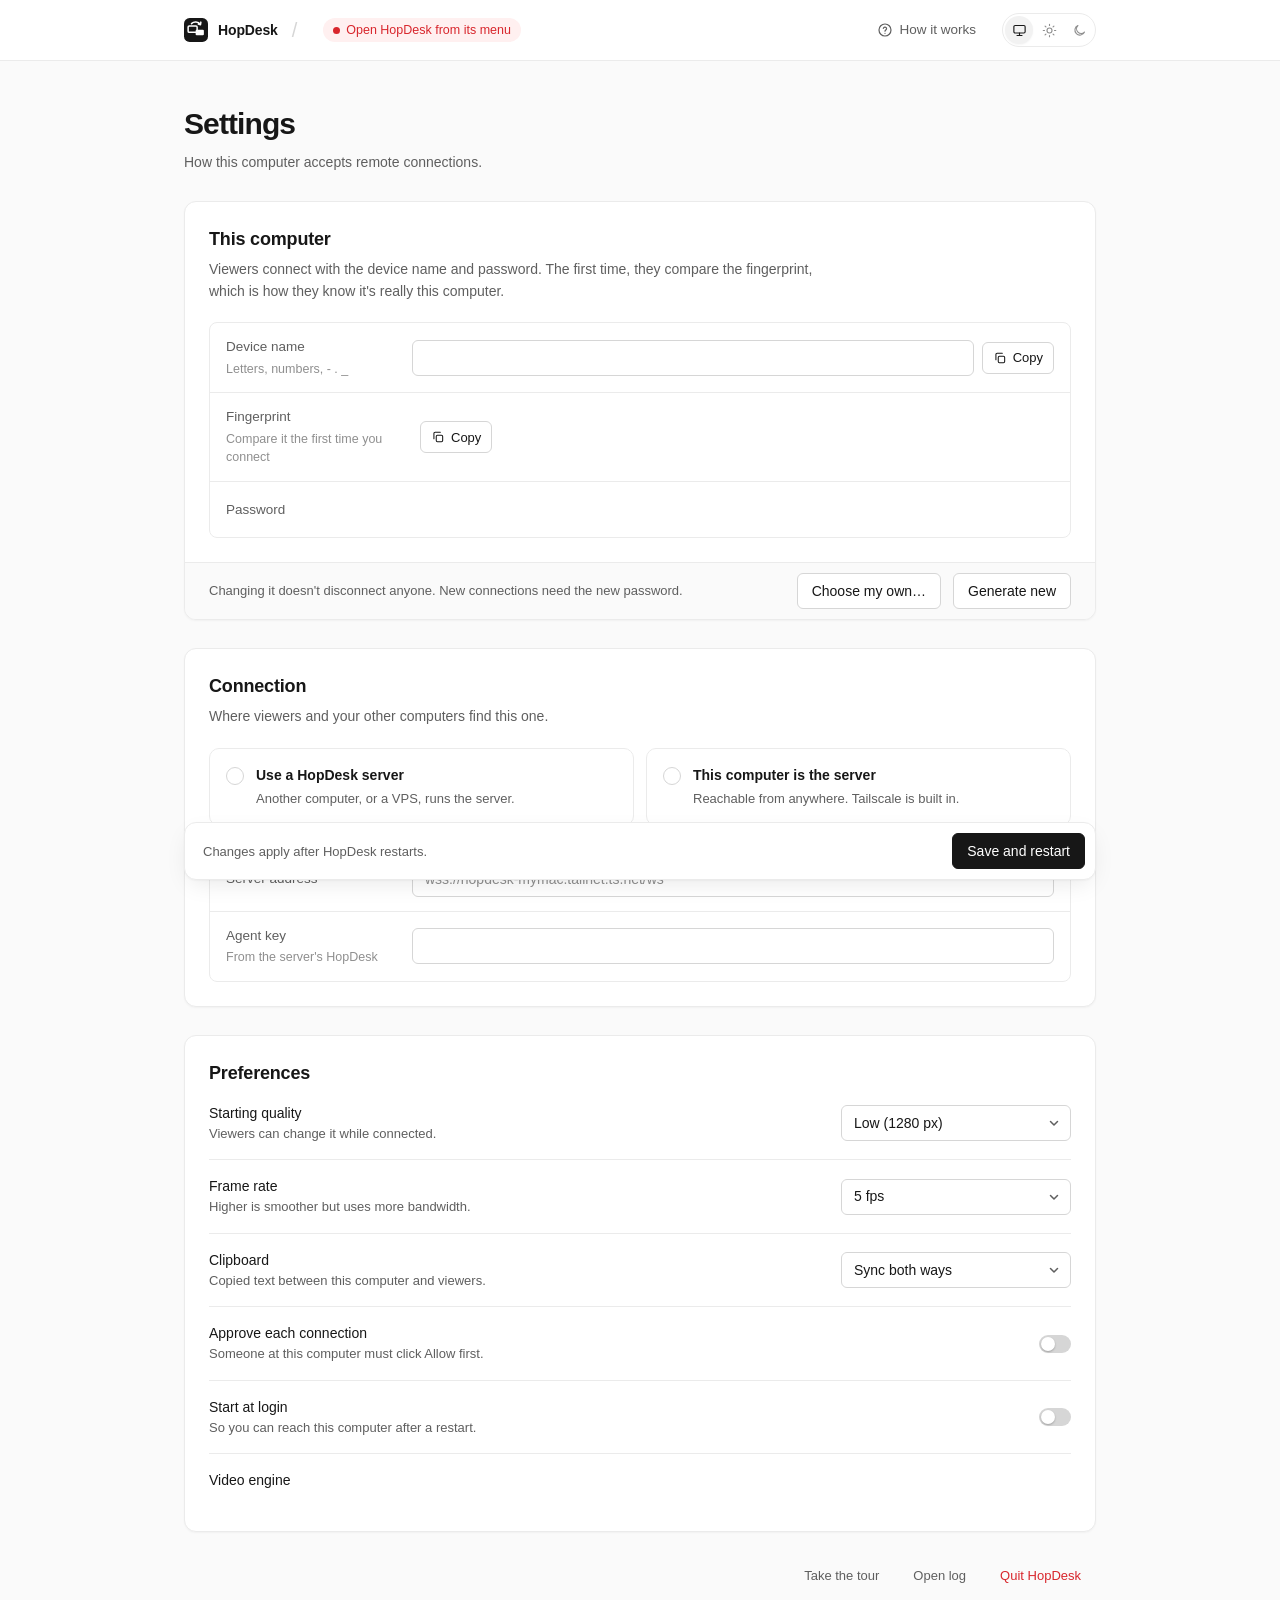
==== commit 238ccf3d: "Add plain-language guide, first-run tours and copy buttons" ====
--- a/cmd/agent/appui/index.html
+++ b/cmd/agent/appui/index.html
@@ -54,6 +54,11 @@
   .kv .v { flex: 1; min-width: 0; display: flex; align-items: center; gap: 8px; flex-wrap: wrap; }
   .kv .v input[type=text], .kv .v input[type=password], .kv .v select { flex: 1; min-width: 180px; }
   .kv .v code { flex: 1; min-width: 0; overflow: hidden; text-overflow: ellipsis; white-space: nowrap; color: var(--fg); }
+  .pwrow { display: flex; gap: 10px; align-items: stretch; margin-top: 4px; }
+  .pwrow .big { flex: 1; margin-top: 0; }
+  .pwrow button { height: auto; padding: 0 18px; }
+  .bar .guide-link { margin-right: 4px; }
+  @media (max-width: 560px) { .bar .guide-link span { display: none; } }
   .fp { font: 600 14px "Geist Mono", ui-monospace, Menlo, monospace; letter-spacing: .05em; }
 
   /* new password callout */
@@ -142,6 +147,7 @@
     <span class="device" id="crumbDevice"></span>
     <span class="pill" id="pill">Loading…</span>
     <span class="spacer"></span>
+    <a id="helpLink" class="guide-link" href="help.html" target="_blank"><svg viewBox="0 0 24 24" fill="none" stroke="currentColor" stroke-width="1.8" stroke-linecap="round" stroke-linejoin="round"><circle cx="12" cy="12" r="9"/><path d="M9.5 9.5a2.5 2.5 0 0 1 4.9.7c0 1.7-2.4 2.1-2.4 3.6M12 17h.01"/></svg><span>How it works</span></a>
     <div class="theme-switch" role="group" aria-label="Theme">
       <button data-theme-choice="system" title="System theme" aria-label="System theme"><svg viewBox="0 0 24 24" fill="none" stroke="currentColor" stroke-width="1.8" stroke-linecap="round" stroke-linejoin="round"><rect x="3" y="4" width="18" height="12" rx="2"/><path d="M8 20h8M12 16v4"/></svg></button>
       <button data-theme-choice="light" title="Light theme" aria-label="Light theme"><svg viewBox="0 0 24 24" fill="none" stroke="currentColor" stroke-width="1.8" stroke-linecap="round"><circle cx="12" cy="12" r="4"/><path d="M12 2v2M12 20v2M4.9 4.9l1.4 1.4M17.7 17.7l1.4 1.4M2 12h2M20 12h2M4.9 19.1l1.4-1.4M17.7 6.3l1.4-1.4"/></svg></button>
@@ -163,24 +169,24 @@
     <div class="body">
       <h2>Save this computer's password</h2>
       <p class="sub">Put it in your password manager. It's shown only once, because HopDesk keeps only a one-way hash of it.</p>
-      <div class="big" id="newPw"></div>
+      <div class="pwrow"><div class="big" id="newPw"></div><button data-copy-from="newPw" id="copyNewPw" title="Copy password">Copy</button></div>
     </div>
     <div class="foot"><span class="grow">You'll type it in the viewer when you connect to this computer.</span><button id="ackPw" class="primary">I've saved it</button></div>
   </section>
 
   <!-- this computer -->
-  <section class="section card">
+  <section class="section card" id="pcCard">
     <div class="body">
       <h2>This computer</h2>
       <p class="sub">Viewers connect with the device name and password. The first time, they compare the fingerprint, which is how they know it's really this computer.</p>
       <div class="kv">
-        <div class="r"><div class="k">Device name<small>Letters, numbers, - . _</small></div><div class="v"><input id="deviceId" type="text" maxlength="64" spellcheck="false"></div></div>
-        <div class="r"><div class="k">Fingerprint</div><div class="v"><span class="fp" id="fp"></span></div></div>
-        <div class="r"><div class="k">Password</div><div class="v"><span id="pwState"></span></div></div>
+        <div class="r" id="rowDevice"><div class="k">Device name<small>Letters, numbers, - . _</small></div><div class="v"><input id="deviceId" type="text" maxlength="64" spellcheck="false"><button class="sm" data-copy-from="deviceId" title="Copy device name">Copy</button></div></div>
+        <div class="r" id="rowFp"><div class="k">Fingerprint<small>Compare it the first time you connect</small></div><div class="v"><span class="fp" id="fp"></span><button class="sm" data-copy-from="fp" title="Copy fingerprint">Copy</button></div></div>
+        <div class="r" id="rowPw"><div class="k">Password</div><div class="v"><span id="pwState"></span></div></div>
         <div class="r" id="setPwRow" hidden><div class="k">New password<small>10+ characters</small></div><div class="v"><input id="ownPw" type="password" autocomplete="new-password"><button id="savePw" class="primary">Set password</button></div></div>
       </div>
     </div>
-    <div class="foot"><span class="grow">Changing it doesn't disconnect anyone. New connections need the new password.</span><button id="setPwBtn">Choose my own…</button><button id="genPw">Generate new</button></div>
+    <div class="foot" id="pwFoot"><span class="grow">Changing it doesn't disconnect anyone. New connections need the new password.</span><button id="setPwBtn">Choose my own…</button><button id="genPw">Generate new</button></div>
   </section>
 
   <!-- permissions (macOS) -->
@@ -205,11 +211,11 @@
   </section>
 
   <!-- connection -->
-  <section class="section card">
+  <section class="section card" id="connCard">
     <div class="body">
       <h2>Connection</h2>
       <p class="sub">Where viewers and your other computers find this one.</p>
-      <div class="modes">
+      <div class="modes" id="modes">
         <div class="mode" data-mode="connect" id="modeConnect"><b>Use a HopDesk server</b><span>Another computer, or a VPS, runs the server.</span></div>
         <div class="mode" data-mode="host" id="modeHost"><b>This computer is the server</b><span>Reachable from anywhere. Tailscale is built in.</span></div>
       </div>
@@ -222,11 +228,11 @@
       <div id="hostBox" hidden>
         <div class="note" id="tsNote"></div>
         <div class="kv" id="tsLinks" hidden>
-          <div class="r"><div class="k">Open in any browser</div><div class="v"><code id="viewerUrl"></code><button id="copyViewer" class="sm">Copy</button></div></div>
-          <div class="r"><div class="k">Other computers' server</div><div class="v"><code id="agentUrl"></code><button id="copyAgent" class="sm">Copy</button></div></div>
+          <div class="r"><div class="k">Open in any browser</div><div class="v"><code id="viewerUrl"></code><button id="copyViewer" class="sm" data-copy-from="viewerUrl" title="Copy address">Copy</button></div></div>
+          <div class="r"><div class="k">Other computers' server</div><div class="v"><code id="agentUrl"></code><button id="copyAgent" class="sm" data-copy-from="agentUrl" title="Copy server address">Copy</button></div></div>
         </div>
         <div class="kv">
-          <div class="r"><div class="k">Agent key<small>Give it to your other computers</small></div><div class="v"><input id="hostKey" type="password" class="mono" readonly><button id="showKey" class="sm">Show</button><button id="copyKey" class="sm">Copy</button><button id="newKey" class="sm">New</button></div></div>
+          <div class="r"><div class="k">Agent key<small>Give it to your other computers</small></div><div class="v"><input id="hostKey" type="password" class="mono" readonly><button id="showKey" class="sm">Show</button><button id="copyKey" class="sm" data-copy-from="hostKey" title="Copy agent key">Copy</button><button id="newKey" class="sm">New</button></div></div>
           <div class="r"><div class="k">Local address</div><div class="v"><input id="hostListen" type="text" class="mono"></div></div>
         </div>
       </div>
@@ -235,7 +241,7 @@
   </section>
 
   <!-- preferences -->
-  <section class="section card">
+  <section class="section card" id="prefCard">
     <div class="body">
       <h2>Preferences</h2>
       <div class="pref"><div class="t"><b>Starting quality</b><small>Viewers can change it while connected.</small></div>
@@ -252,6 +258,7 @@
 
   <footer class="meta">
     <span id="sessions" class="grow"></span>
+    <button id="tourBtn" class="ghost">Take the tour</button>
     <button id="openLog" class="ghost">Open log</button>
     <button id="quit" class="ghost danger-ghost">Quit HopDesk</button>
   </footer>
@@ -263,6 +270,7 @@
   </div>
 </main>
 
+<script src="ui.js"></script>
 <script src="app.js"></script>
 </body>
 </html>
--- a/cmd/agent/appui/ui.css
+++ b/cmd/agent/appui/ui.css
@@ -115,7 +115,7 @@
 button.icon { width: 32px; height: 32px; padding: 0; }
 
 /* ---- inputs ---- */
-input[type=text], input[type=password], input[type=email], select {
+input[type=text], input[type=password], input[type=email], input[type=search], select {
   height: 36px; padding: 0 12px; min-width: 0;
   border-radius: 6px; border: 1px solid var(--border-strong);
   background: var(--bg); color: var(--fg);
@@ -123,6 +123,8 @@
   transition: border-color .15s, box-shadow .15s;
 }
 input::placeholder { color: var(--fg-subtle); }
+input[type=search] { -webkit-appearance: none; appearance: none; }
+input[type=search]::-webkit-search-cancel-button { cursor: pointer; opacity: .6; }
 input:hover, select:hover { border-color: var(--fg-subtle); }
 input[readonly] { background: var(--bg-subtle); color: var(--fg-muted); }
 select {
@@ -235,3 +237,46 @@
 @keyframes pop { from { opacity: 0; transform: translateY(6px) scale(.98); } }
 @keyframes slide { from { opacity: 0; transform: translateY(8px); } }
 @media (prefers-reduced-motion: reduce) { * { animation: none !important; transition: none !important; } }
+
+/* ---- copy buttons ---- */
+button.copy { gap: 6px; }
+button.copy svg { width: 14px; height: 14px; flex: none; }
+button.copy.copied { color: var(--green); border-color: color-mix(in srgb, var(--green) 45%, var(--border)); }
+
+/* ---- guide link ---- */
+.guide-link {
+  display: inline-flex; align-items: center; gap: 6px; height: 32px; padding: 0 10px; border-radius: 8px;
+  color: var(--fg-muted); font-size: 13.5px; font-weight: 500; text-decoration: none; white-space: nowrap;
+}
+.guide-link:hover { color: var(--fg); background: var(--bg-hover); }
+.guide-link svg { width: 16px; height: 16px; }
+
+/* ---- first-run tour ---- */
+.tour-block { position: fixed; inset: 0; z-index: 90; }
+.tour-hole {
+  position: fixed; z-index: 91; pointer-events: none; border-radius: 10px;
+  box-shadow: 0 0 0 2px var(--fg), 0 0 0 9999px rgba(0, 0, 0, .55);
+  transition: left .25s ease, top .25s ease, width .25s ease, height .25s ease;
+}
+.tour-hole.none { box-shadow: 0 0 0 9999px rgba(0, 0, 0, .55); }
+[data-theme="dark"] .tour-hole { box-shadow: 0 0 0 2px var(--fg), 0 0 0 9999px rgba(0, 0, 0, .7); }
+[data-theme="dark"] .tour-hole.none { box-shadow: 0 0 0 9999px rgba(0, 0, 0, .7); }
+.tour-pop {
+  position: fixed; z-index: 92; width: 380px; padding: 18px 18px 14px;
+  background: var(--bg); color: var(--fg); border: 1px solid var(--border); border-radius: 12px;
+  box-shadow: var(--shadow-lg); transition: left .25s ease, top .25s ease;
+}
+.tour-pop.in { animation: pop .2s ease-out; }
+.tour-pop.center { left: 50% !important; top: 50% !important; transform: translate(-50%, -50%); width: 420px; }
+.tour-pop.center.in { animation: fade .2s ease-out; }
+.tour-top { display: flex; align-items: center; justify-content: space-between; margin: -4px -6px 6px 0; }
+.tour-count { font-size: 12px; font-weight: 500; color: var(--fg-subtle); text-transform: uppercase; letter-spacing: .06em; }
+.tour-x { width: 28px; height: 28px; }
+.tour-pop h3 { margin: 0 0 6px; font-size: 16px; font-weight: 600; letter-spacing: -0.01em; }
+.tour-text p { margin: 0 0 8px; color: var(--fg-muted); font-size: 14px; line-height: 1.6; }
+.tour-dots { display: flex; gap: 5px; margin: 10px 0 14px; }
+.tour-dots i { width: 6px; height: 6px; border-radius: 99px; background: var(--border-strong); transition: width .2s, background .2s; }
+.tour-dots i.on { width: 18px; background: var(--fg); }
+.tour-btns { display: flex; align-items: center; gap: 8px; }
+.tour-grow { flex: 1; }
+.tour-skip { color: var(--fg-muted); padding-left: 6px; padding-right: 6px; }
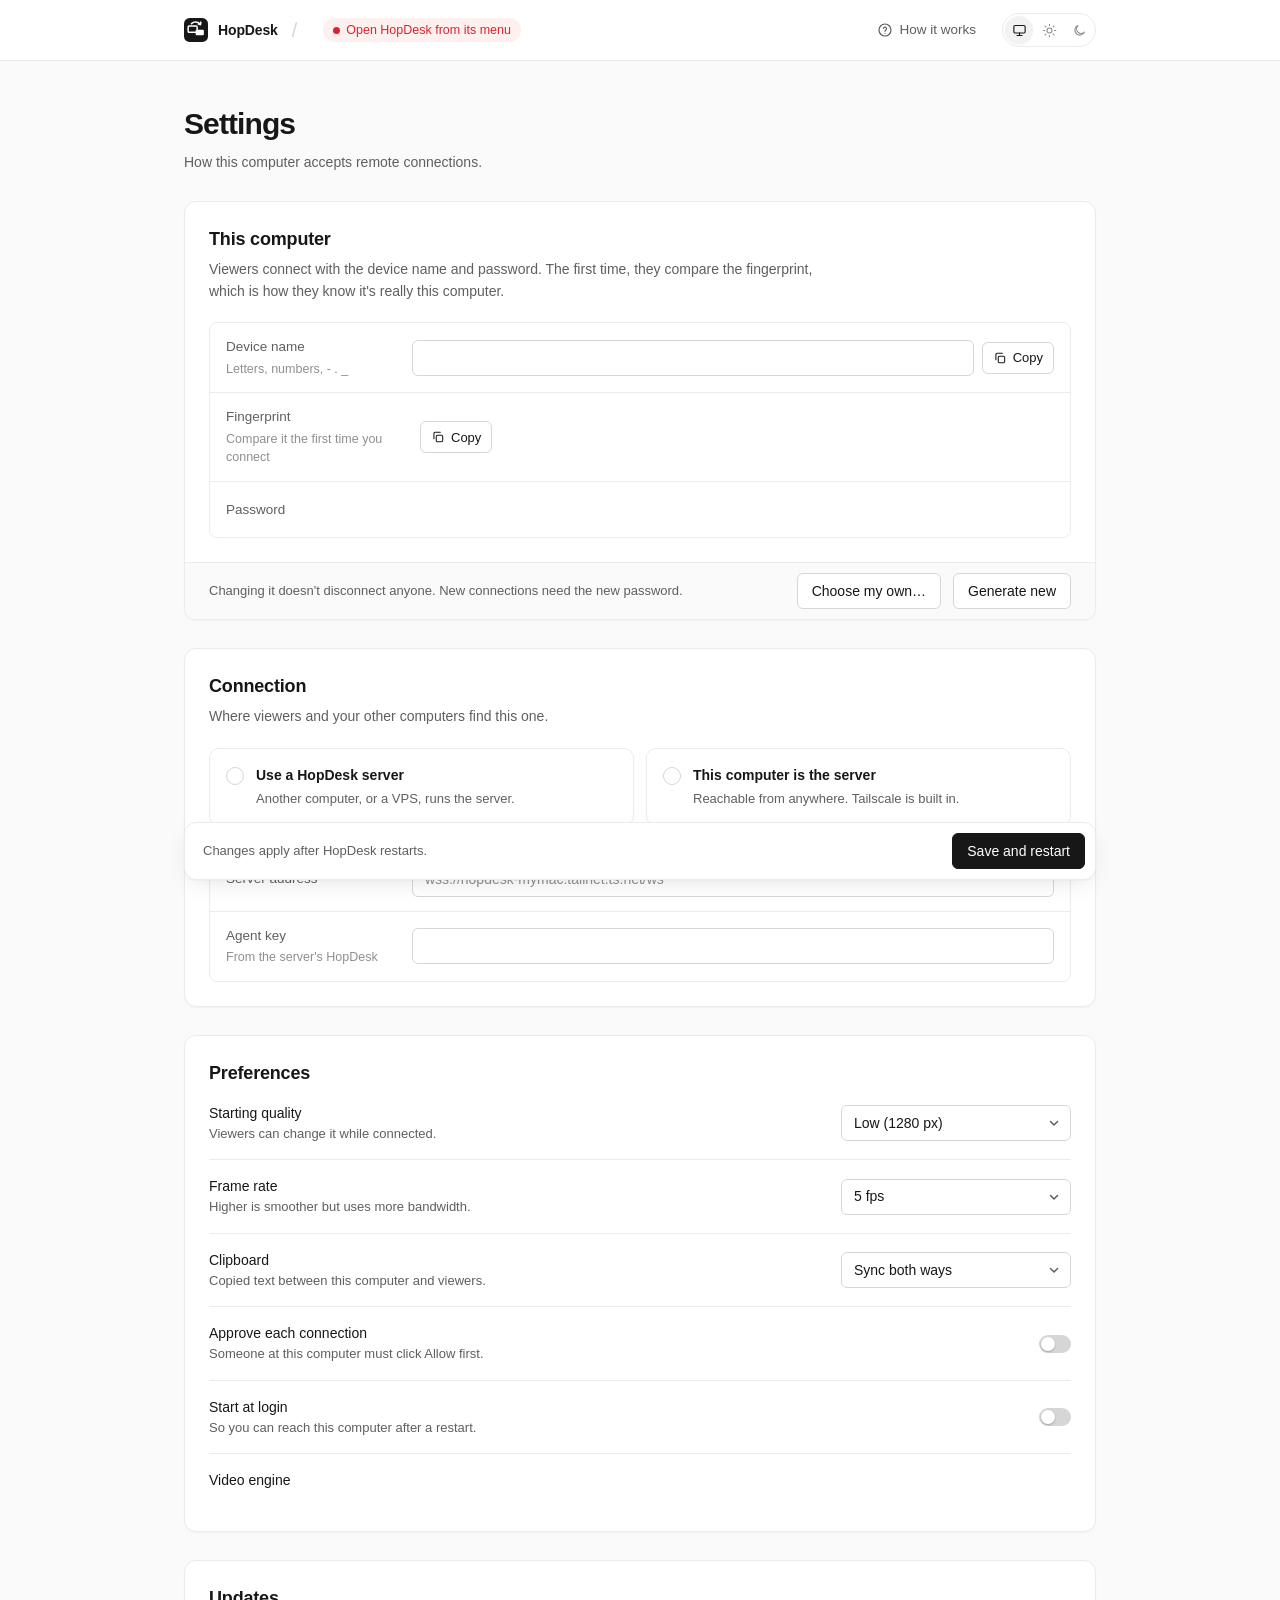
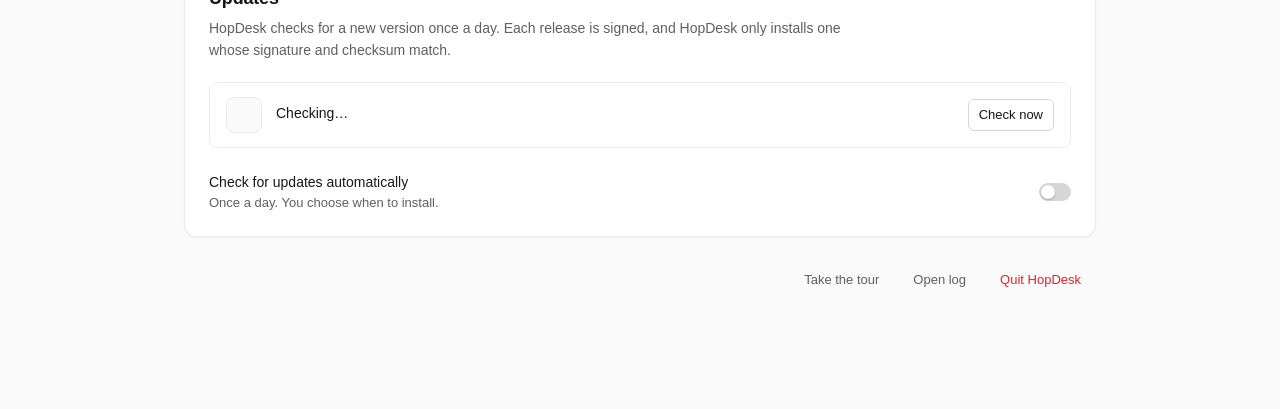
==== commit f4a5c574: "Automatic updates" ====
--- a/cmd/agent/appui/index.html
+++ b/cmd/agent/appui/index.html
@@ -69,6 +69,28 @@
     background: var(--bg-subtle); border: 1px dashed var(--border-strong);
   }
 
+  /* updates */
+  .upd { display: flex; align-items: center; gap: 14px; padding: 14px 16px; flex-wrap: wrap; }
+  .upd .ic { width: 36px; height: 36px; border-radius: 8px; border: 1px solid var(--border); display: grid; place-items: center; color: var(--fg-muted); background: var(--bg-subtle); flex: none; }
+  .upd .ic svg { width: 18px; height: 18px; }
+  .upd .ic.ok { color: var(--green); background: var(--green-bg); border-color: transparent; }
+  .upd .ic.new { color: var(--blue); background: var(--blue-bg); border-color: transparent; }
+  .upd .ic.bad { color: var(--red); background: var(--red-bg); border-color: transparent; }
+  .upd .name { flex: 1; min-width: 200px; }
+  .upd .name b { font-weight: 500; }
+  .upd .name small { display: block; color: var(--fg-muted); font-size: 13px; margin-top: 2px; }
+  .upd .name small.err { color: var(--red); }
+  .upd .link { font-size: 13px; color: var(--fg-muted); text-underline-offset: 3px; }
+  .upd .link:hover { color: var(--fg); }
+  .updbar { height: 4px; margin: 0 16px 14px; border-radius: 99px; background: var(--bg-muted); overflow: hidden; }
+  .updbar i { display: block; height: 100%; width: 0; background: var(--blue); border-radius: inherit; transition: width .3s ease; }
+  #updCard .pref { margin-top: 8px; padding-bottom: 0; }
+  .upd-pill {
+    height: 24px; padding: 0 10px; border-radius: 999px; font-size: 12.5px; font-weight: 500;
+    background: var(--blue-bg); color: var(--blue); border: 0;
+  }
+  .upd-pill:hover:not(:disabled) { background: var(--blue-bg); color: var(--blue); text-decoration: underline; text-underline-offset: 3px; }
+
   /* permissions */
   .perm { display: flex; align-items: center; gap: 14px; padding: 14px 16px; }
   .perm + .perm { border-top: 1px solid var(--border); }
@@ -146,6 +168,7 @@
     <span class="crumb-sep">/</span>
     <span class="device" id="crumbDevice"></span>
     <span class="pill" id="pill">Loading…</span>
+    <button class="upd-pill" id="updPill" hidden>Update available</button>
     <span class="spacer"></span>
     <a id="helpLink" class="guide-link" href="help.html" target="_blank"><svg viewBox="0 0 24 24" fill="none" stroke="currentColor" stroke-width="1.8" stroke-linecap="round" stroke-linejoin="round"><circle cx="12" cy="12" r="9"/><path d="M9.5 9.5a2.5 2.5 0 0 1 4.9.7c0 1.7-2.4 2.1-2.4 3.6M12 17h.01"/></svg><span>How it works</span></a>
     <div class="theme-switch" role="group" aria-label="Theme">
@@ -256,6 +279,25 @@
     </div>
   </section>
 
+  <!-- updates -->
+  <section class="section card" id="updCard">
+    <div class="body">
+      <h2>Updates</h2>
+      <p class="sub">HopDesk checks for a new version once a day. Each release is signed, and HopDesk only installs one whose signature and checksum match.</p>
+      <div class="kv">
+        <div class="upd">
+          <span class="ic" id="updIcon"></span>
+          <div class="name"><b id="updTitle">Checking…</b><small id="updText"></small></div>
+          <a id="updNotes" class="link" target="_blank" rel="noopener" hidden>What's new</a>
+          <button id="updCheck" class="sm">Check now</button>
+          <button id="updInstall" class="sm primary" hidden>Install update</button>
+        </div>
+        <div class="updbar" id="updBar" hidden><i id="updBarFill"></i></div>
+      </div>
+      <label class="pref" id="updAutoRow"><div class="t"><b>Check for updates automatically</b><small>Once a day. You choose when to install.</small></div><input type="checkbox" class="switch" id="updAuto" data-nodirty></label>
+    </div>
+  </section>
+
   <footer class="meta">
     <span id="sessions" class="grow"></span>
     <button id="tourBtn" class="ghost">Take the tour</button>
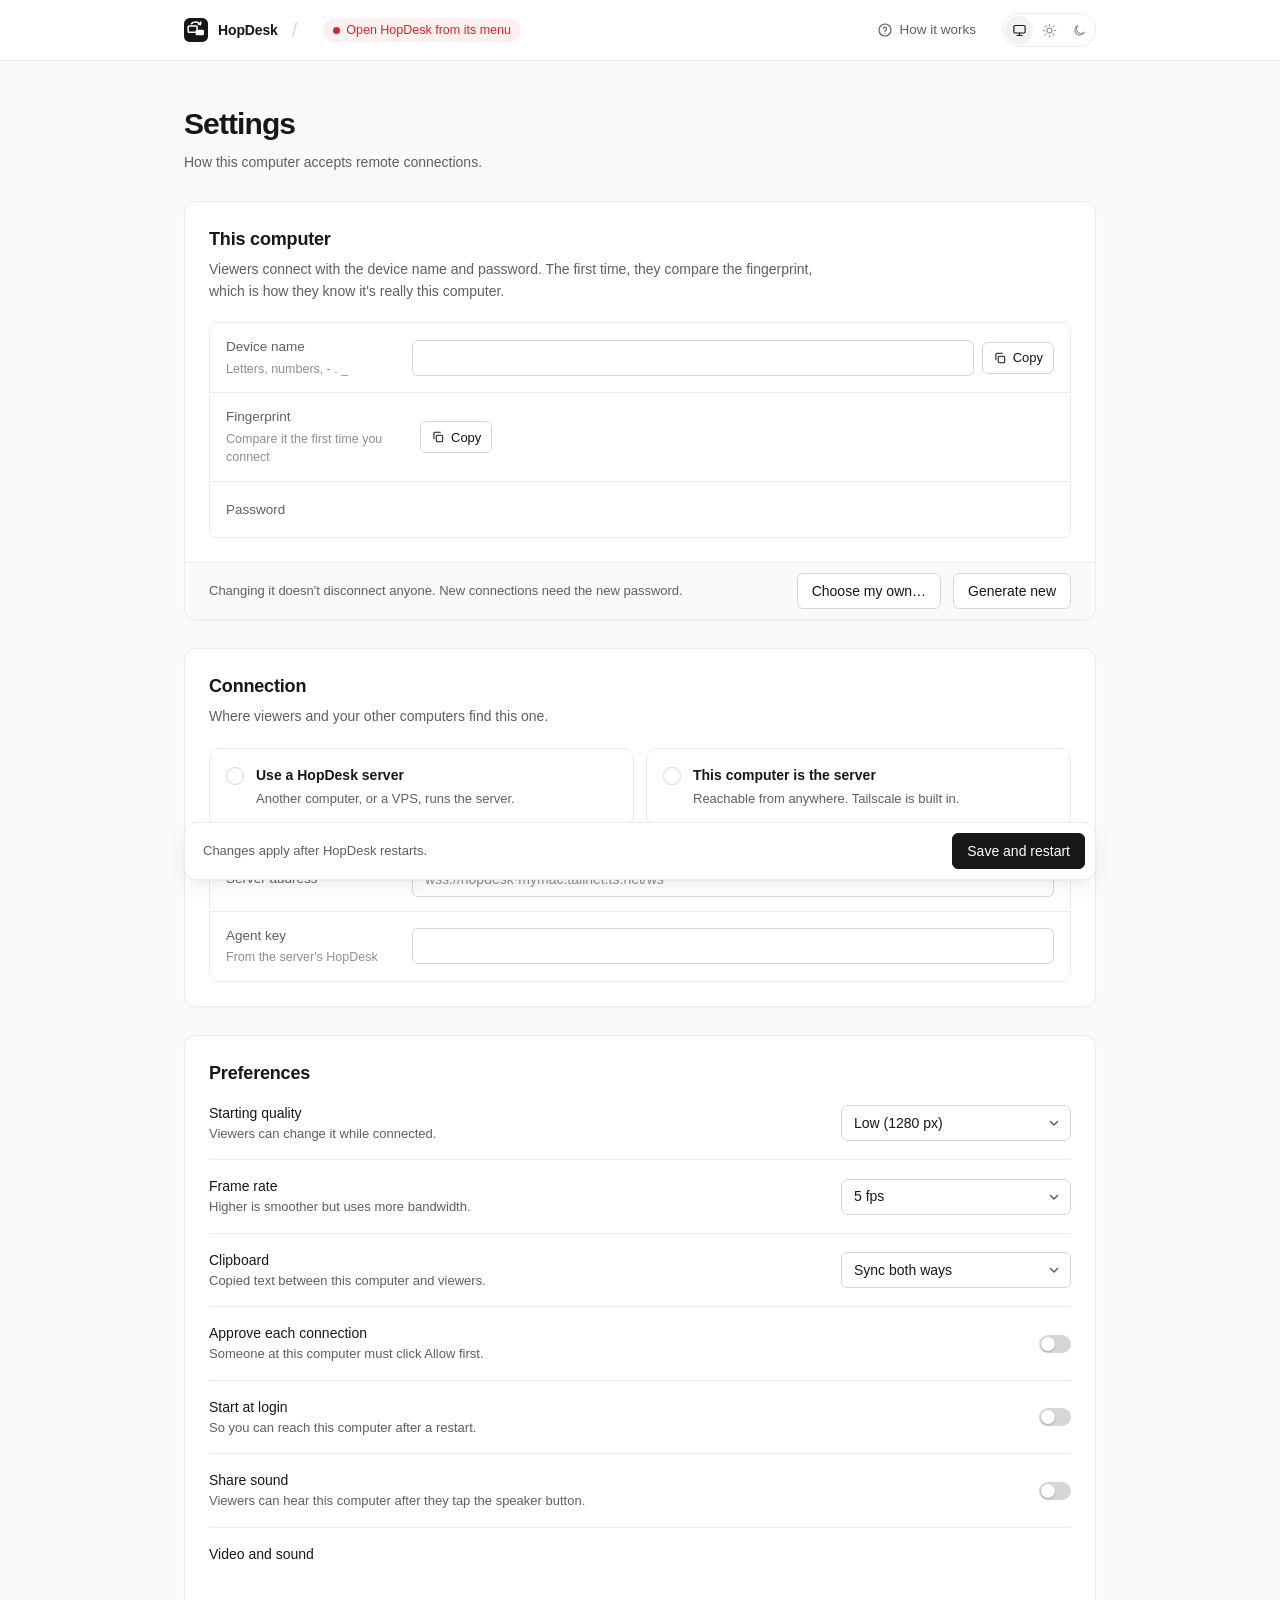
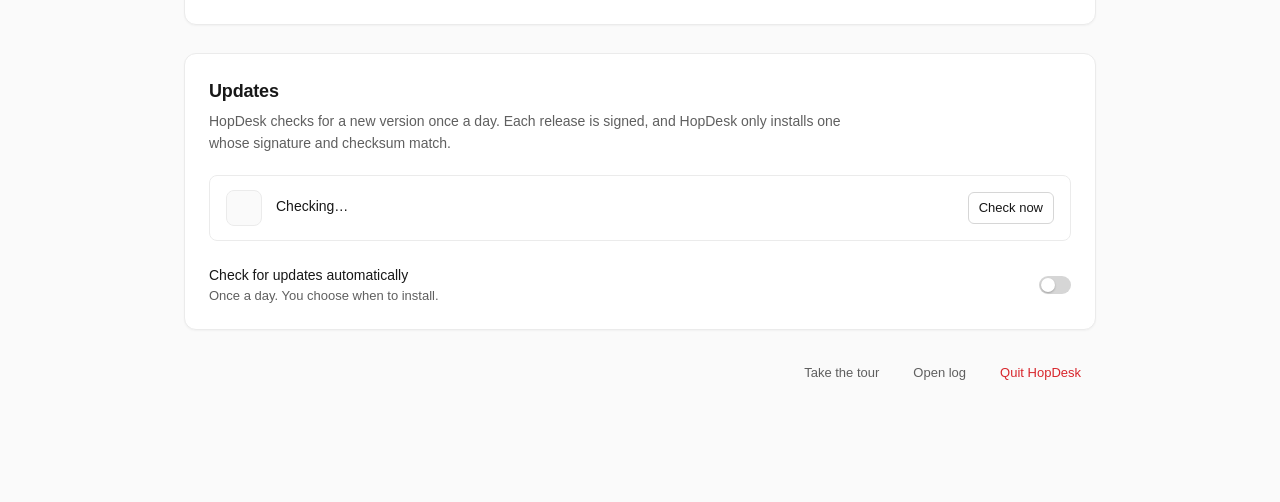
==== commit f1551099: "Sound: hear the remote computer (ScreenCaptureKit on Mac, WASAPI loopback on Windows, Opus)" ====
--- a/cmd/agent/appui/index.html
+++ b/cmd/agent/appui/index.html
@@ -275,7 +275,8 @@
         <select id="clipboard"><option value="both">Sync both ways</option><option value="to-remote">Only paste into this computer</option><option value="off">Off</option></select></div>
       <label class="pref"><div class="t"><b>Approve each connection</b><small>Someone at this computer must click Allow first.</small></div><input type="checkbox" class="switch" id="confirm"></label>
       <label class="pref" id="autostartRow"><div class="t"><b>Start at login</b><small>So you can reach this computer after a restart.</small></div><input type="checkbox" class="switch" id="startAtLogin"></label>
-      <div class="pref"><div class="t"><b>Video engine</b><small id="video"></small></div></div>
+      <label class="pref"><div class="t"><b>Share sound</b><small>Viewers can hear this computer after they tap the speaker button.</small></div><input type="checkbox" class="switch" id="sound"></label>
+      <div class="pref"><div class="t"><b>Video and sound</b><small><span id="video"></span><br><span id="soundInfo"></span></small></div></div>
     </div>
   </section>
 
